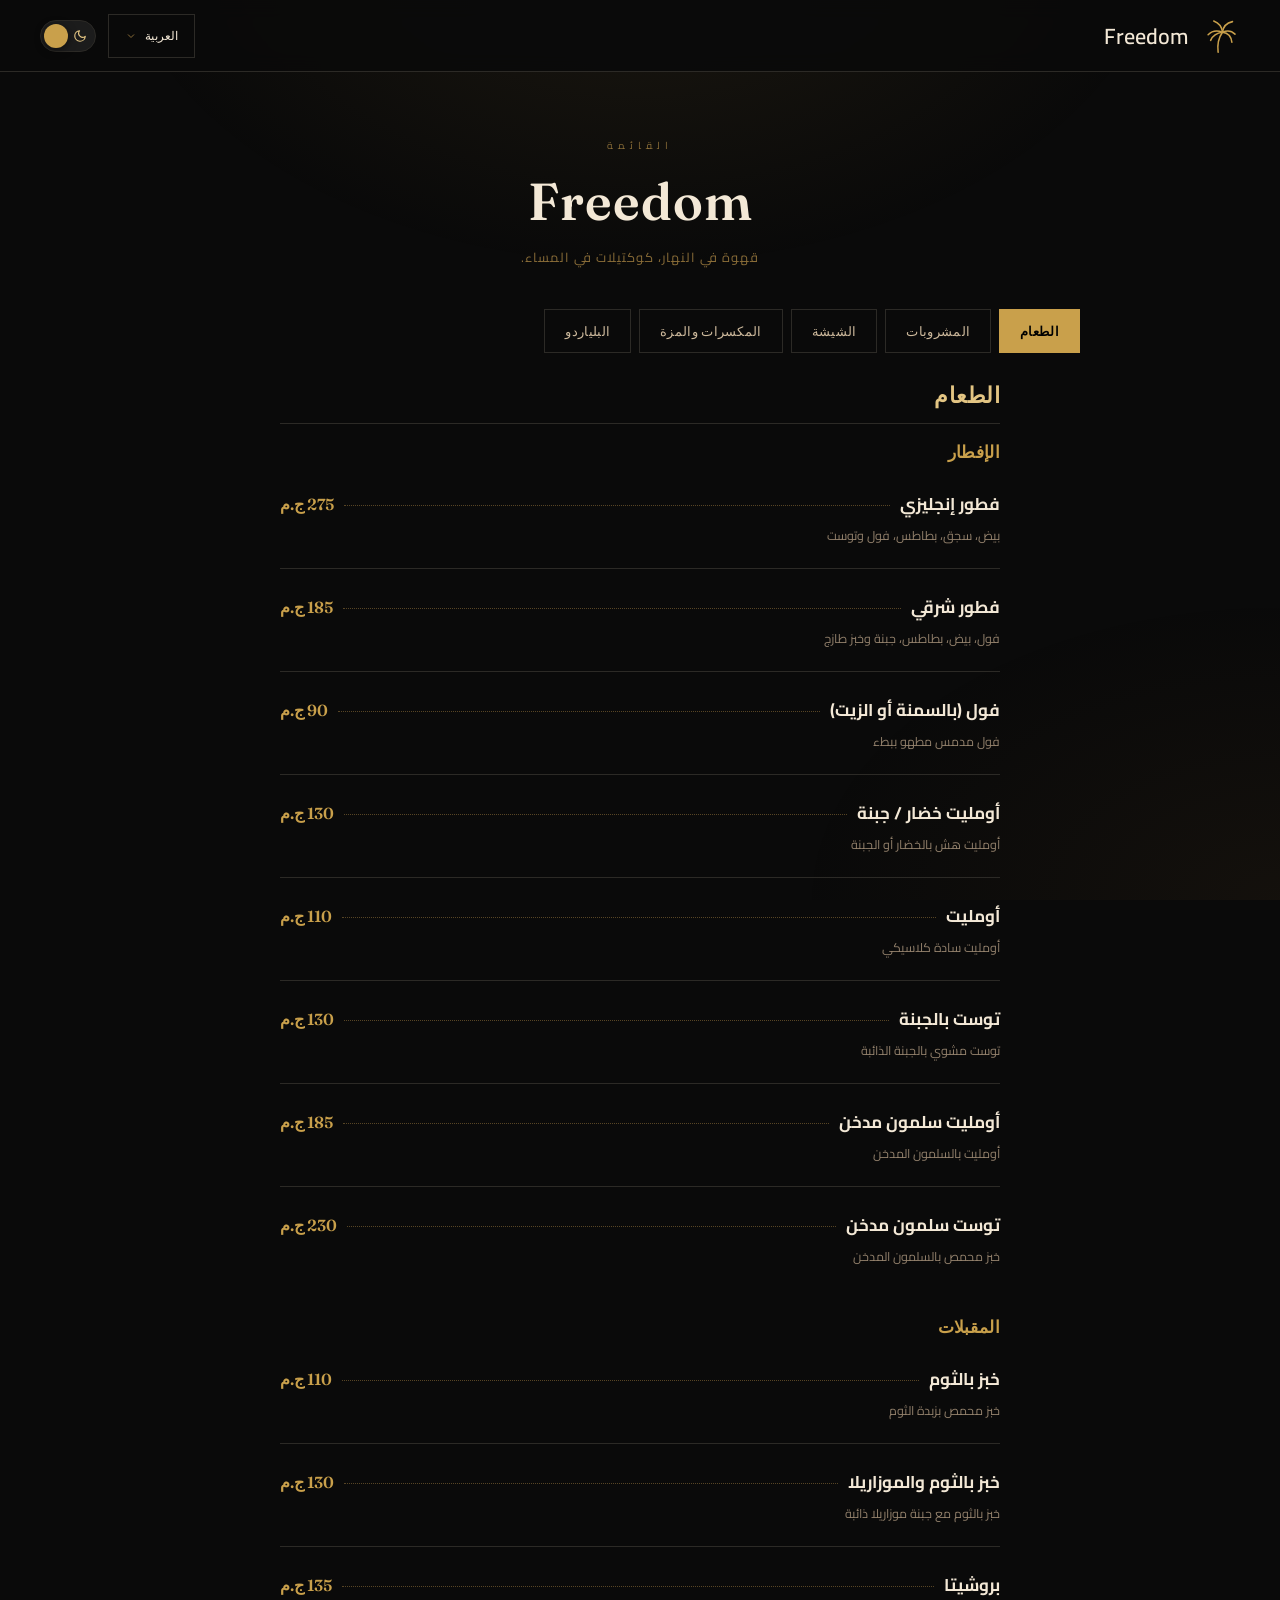
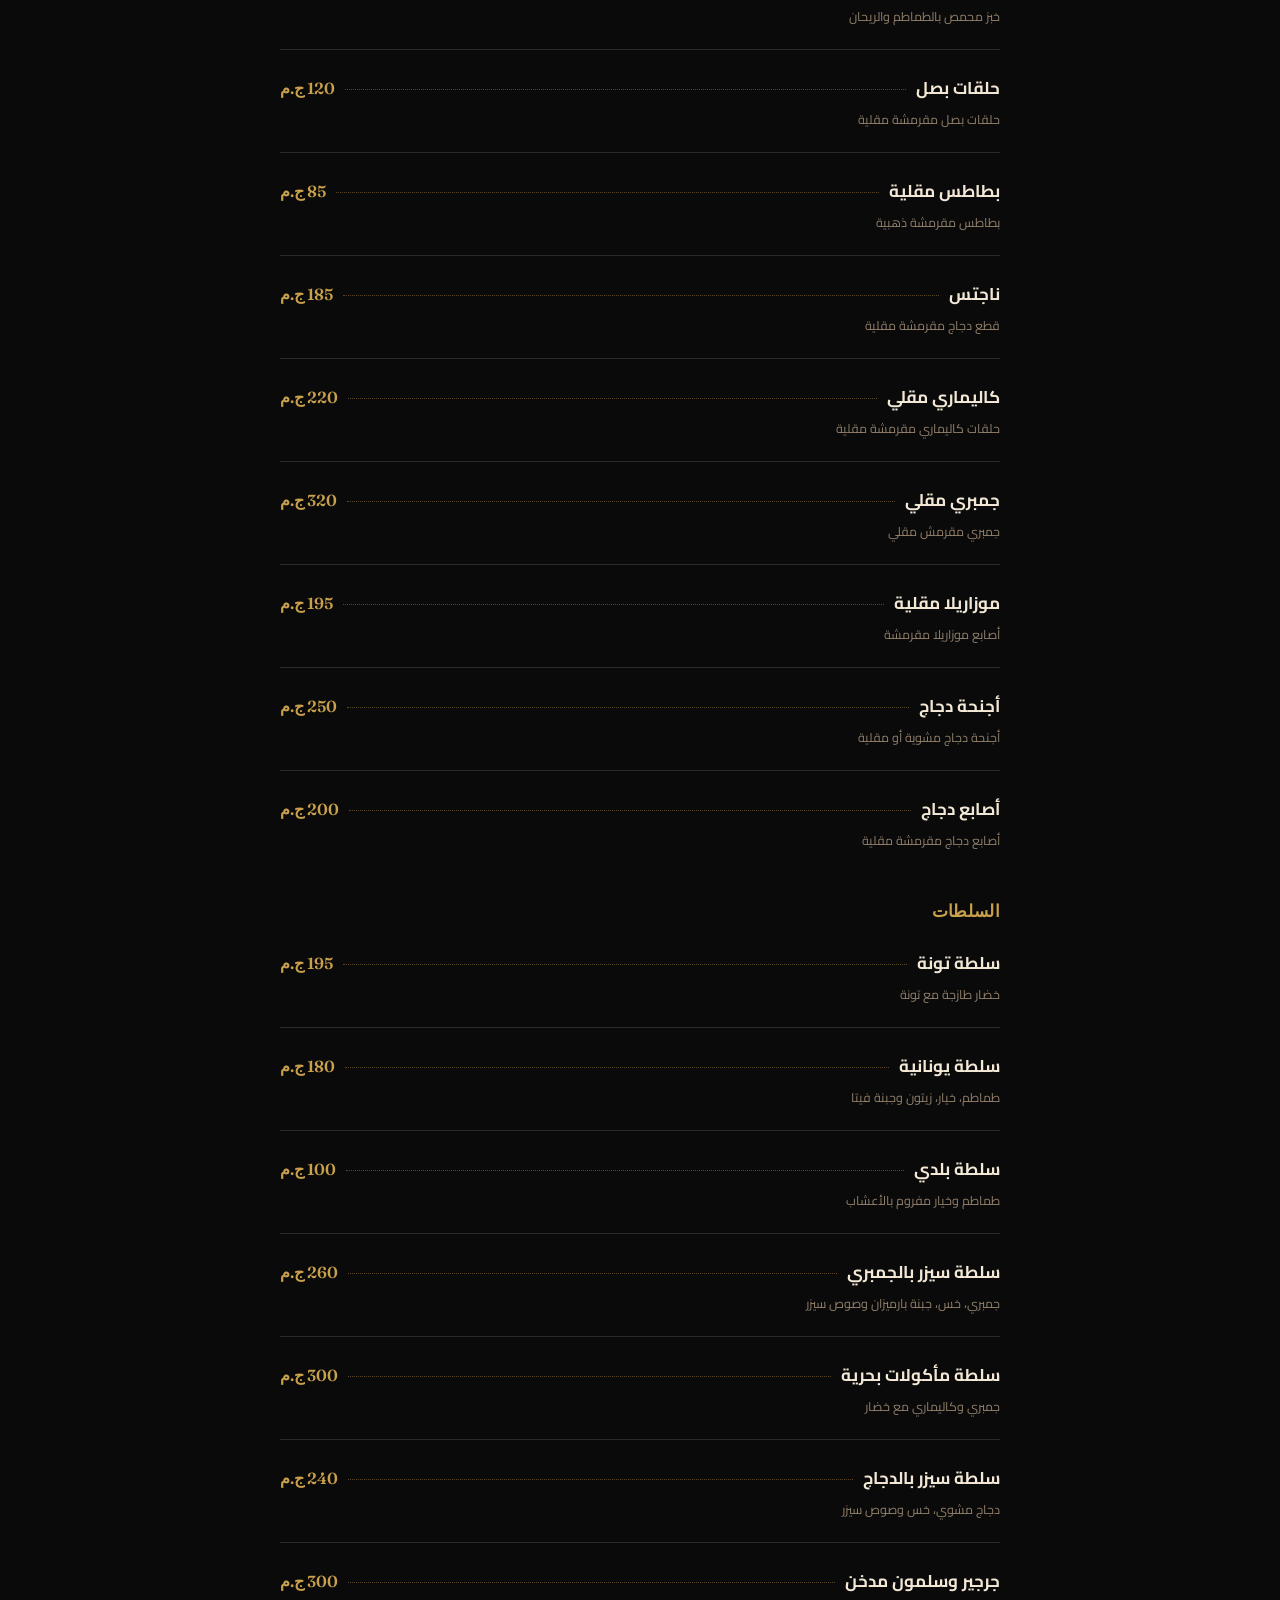
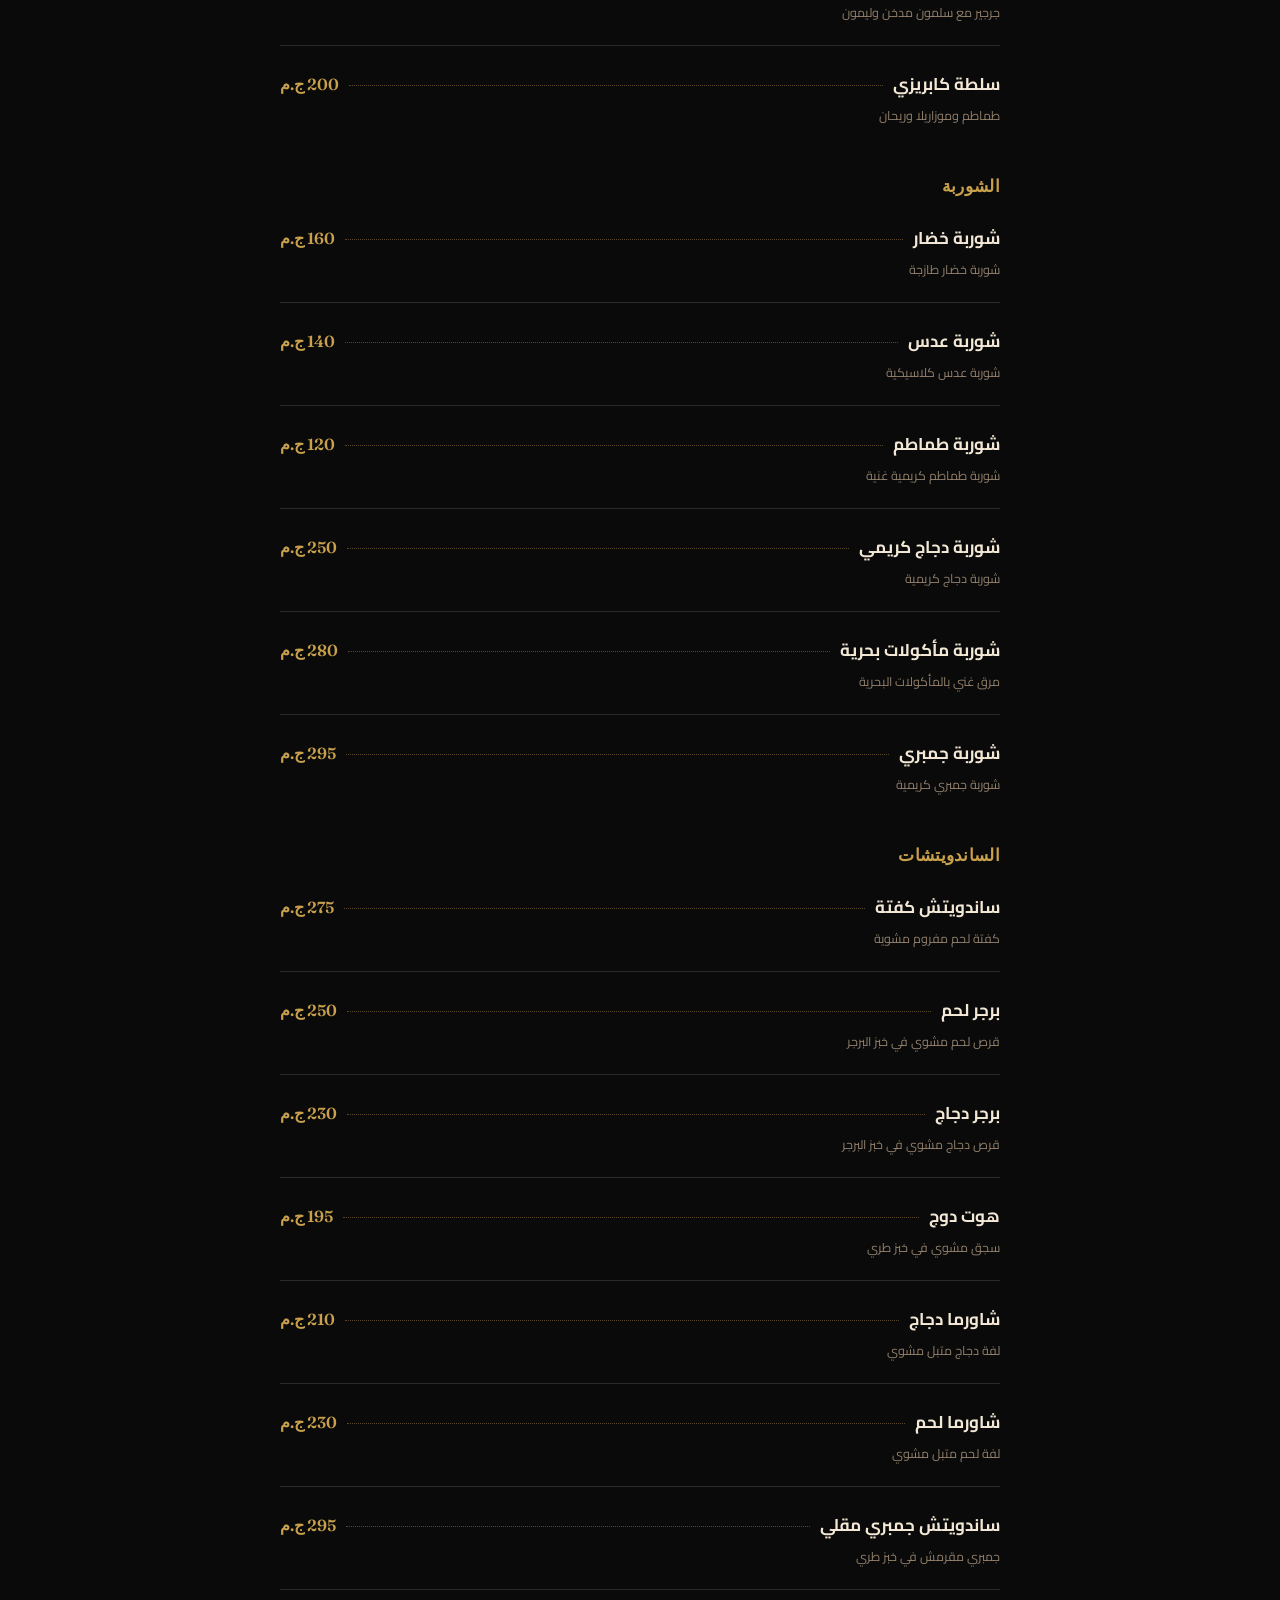
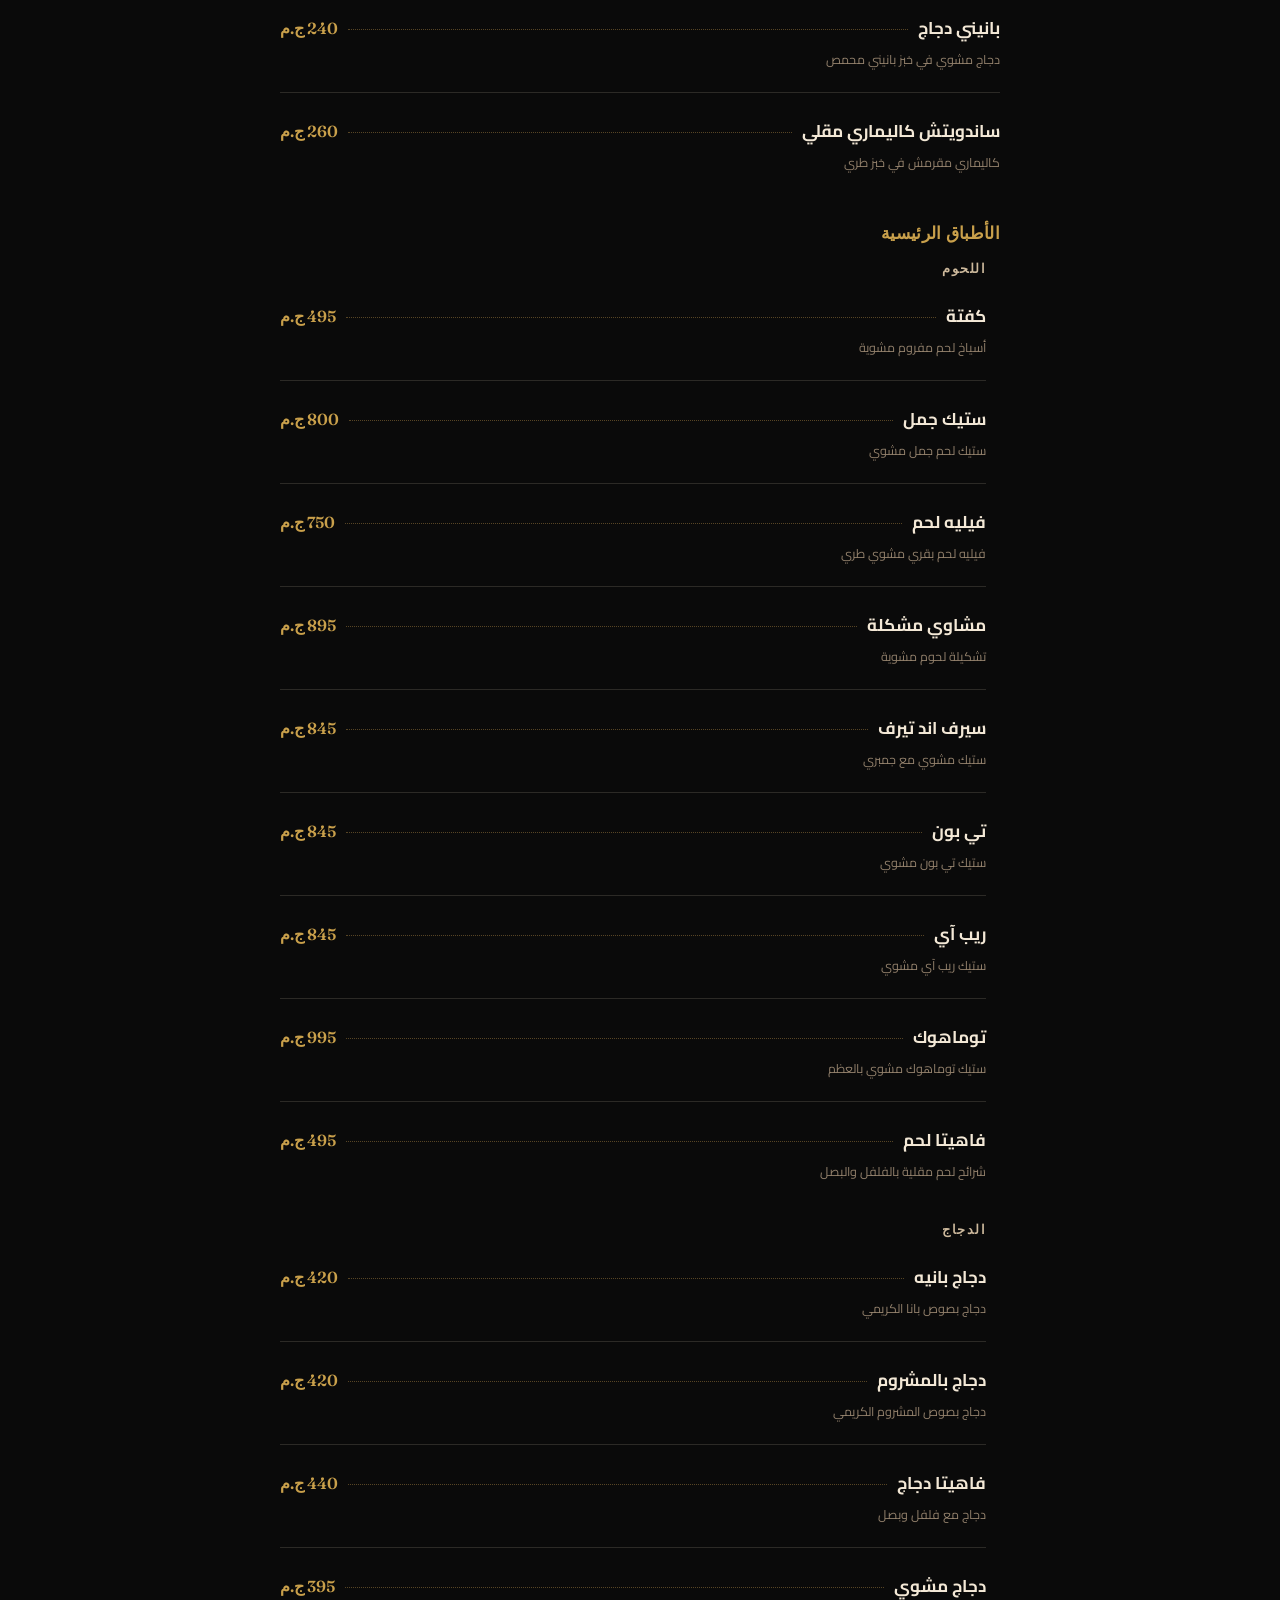
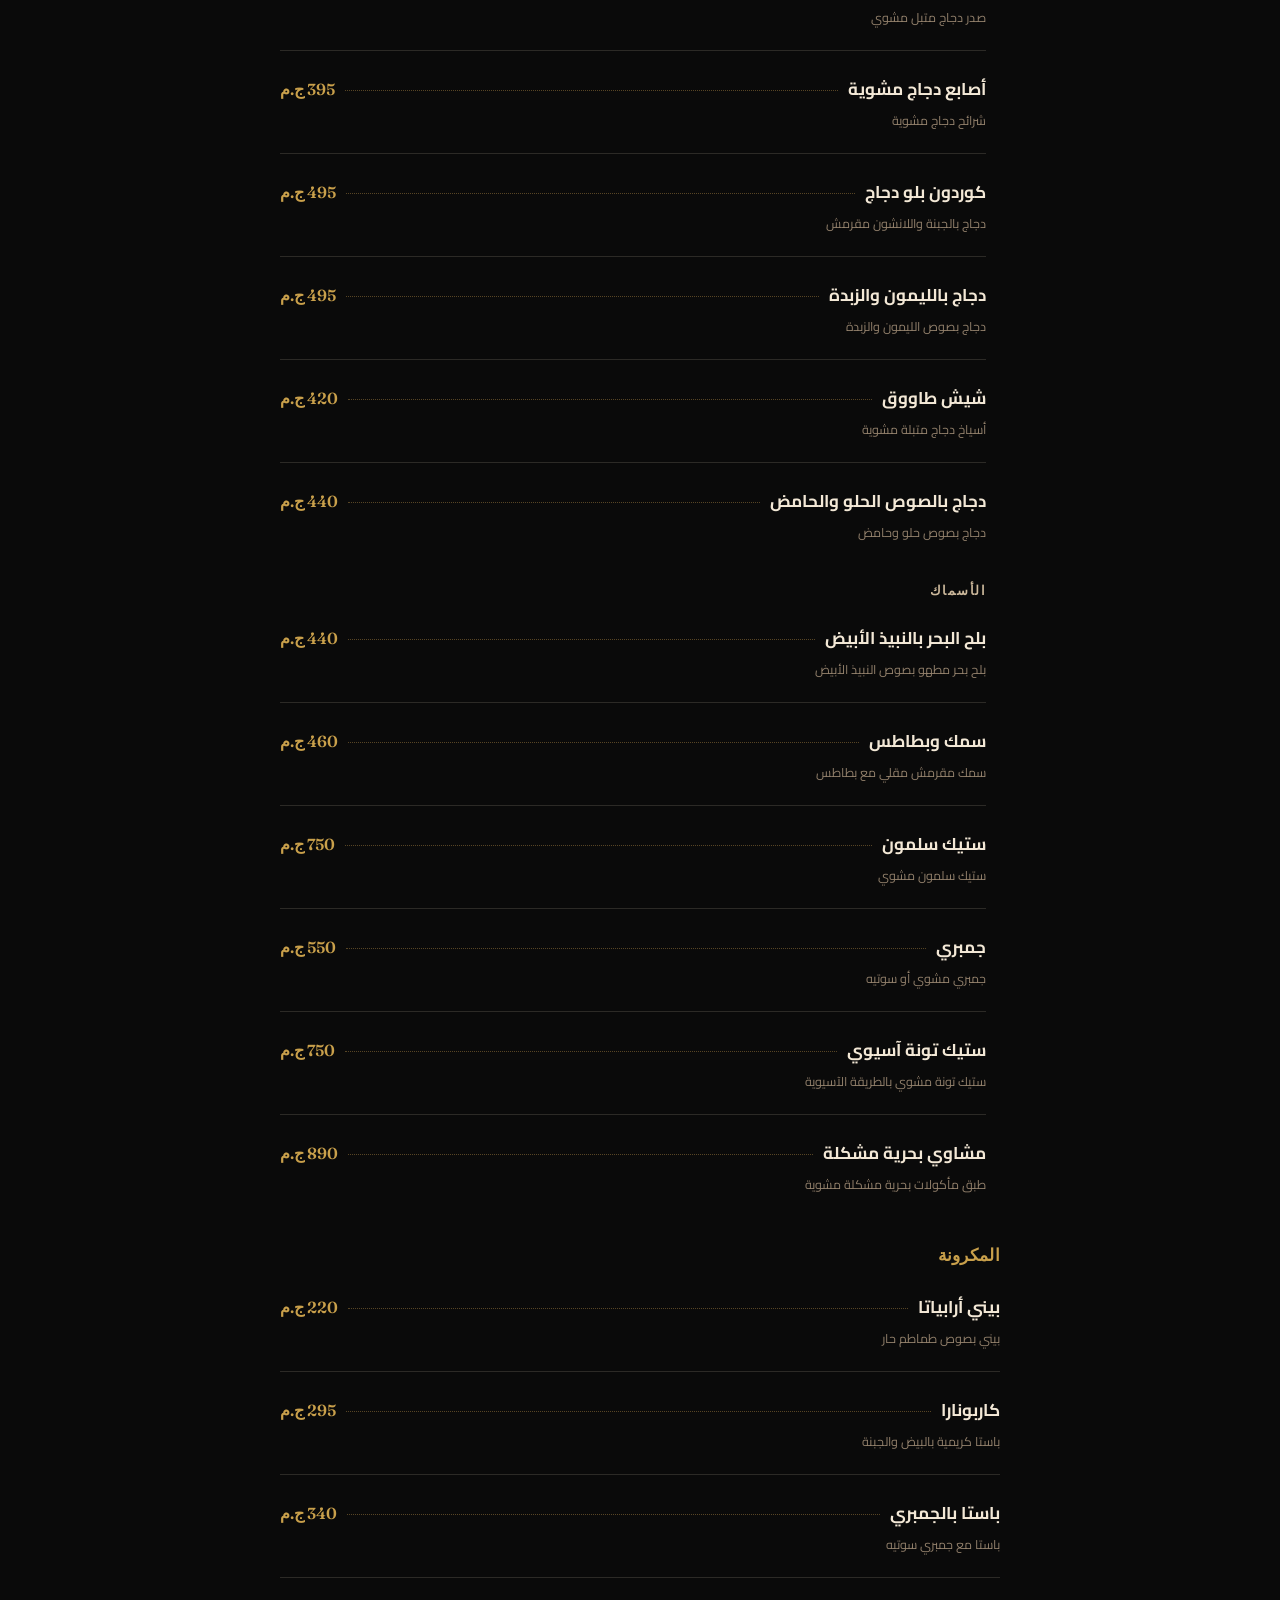
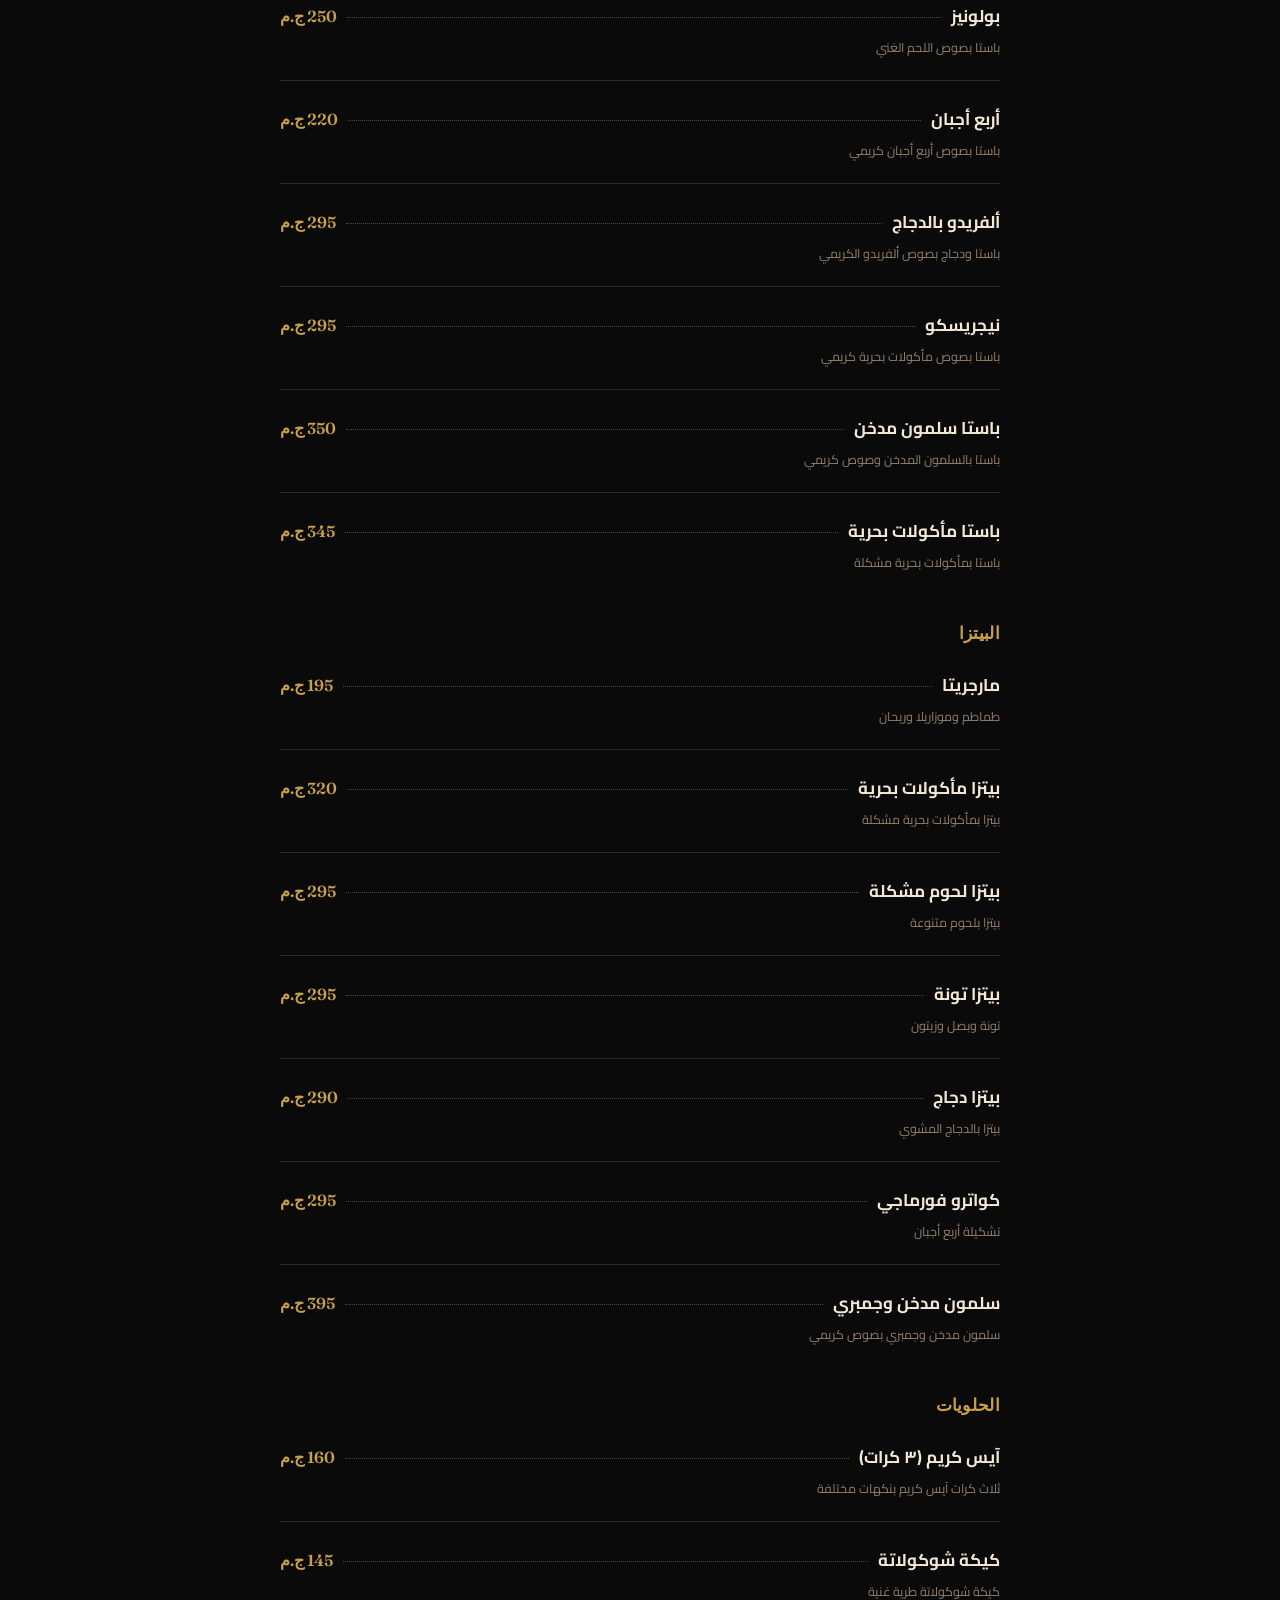
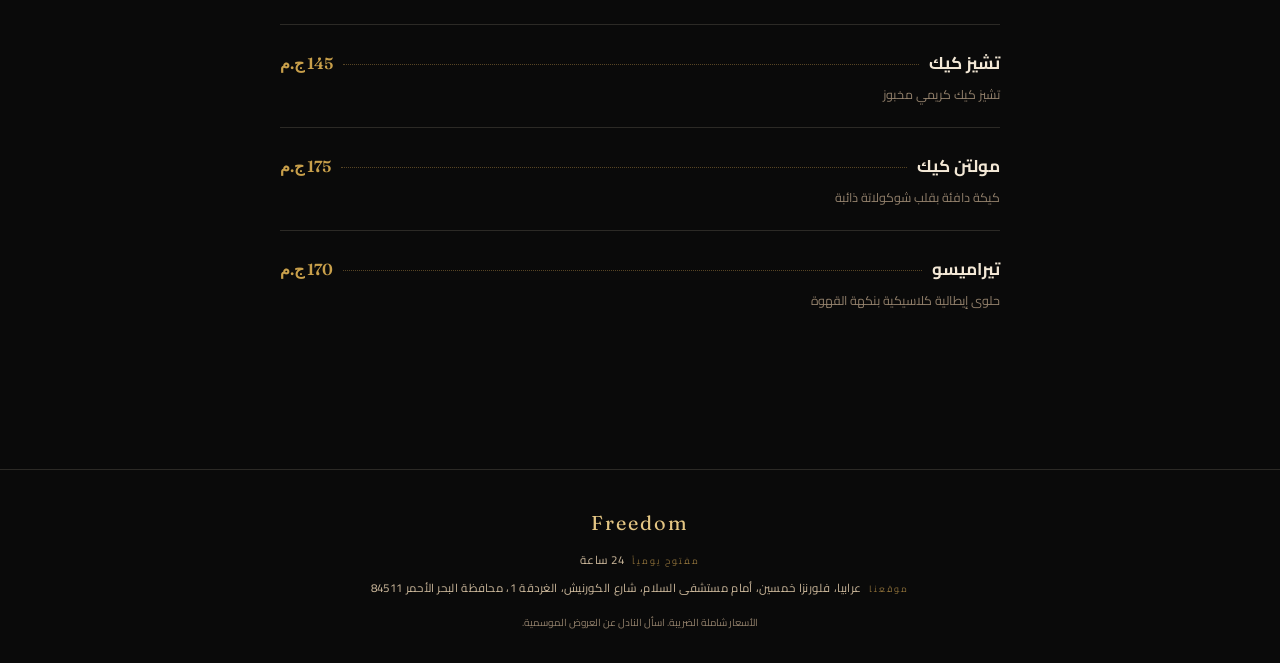
==== menu.html @ add74619 "Add files via upload" ====
<!DOCTYPE html>
<html lang="en" id="htmlRoot">
<head>
<meta charset="UTF-8">
<meta name="viewport" content="width=device-width,initial-scale=1,viewport-fit=cover">
<meta name="theme-color" content="#0a0a0a" id="themeColorMeta">
<title>Freedom — Menu</title>
<link rel="stylesheet" href="style.css">
<script>
  (function () {
    var t = localStorage.getItem('freedom_theme') === 'light' ? 'light' : 'dark';
    document.documentElement.setAttribute('data-theme', t);
    // Arabic is the reference/default language, so set lang/dir before
    // first paint to avoid a flash of LTR layout on load.
    var l = localStorage.getItem('freedom_lang') || 'ar';
    document.documentElement.setAttribute('lang', l);
    document.documentElement.setAttribute('dir', l === 'ar' ? 'rtl' : 'ltr');
  })();
</script>
</head>
<body>

<nav class="site-nav">
  <a class="brand-mark" href="index.html">
    <svg class="brand-icon" viewBox="0 0 64 64" fill="none" xmlns="http://www.w3.org/2000/svg">
      <path d="M29 58c-1.5-12 0.5-23 7-32" stroke="currentColor" stroke-width="2.5" stroke-linecap="round"/>
      <path d="M36 26c-8-3-17-2-23 4" stroke="currentColor" stroke-width="2.5" stroke-linecap="round"/>
      <path d="M36 26c-9 1-16 6-19 13" stroke="currentColor" stroke-width="2.5" stroke-linecap="round"/>
      <path d="M36 26c1-9 7-15 16-17" stroke="currentColor" stroke-width="2.5" stroke-linecap="round"/>
      <path d="M36 26c7-3 15-2 20 3" stroke="currentColor" stroke-width="2.5" stroke-linecap="round"/>
      <path d="M36 26c-1-9-6-15-14-18" stroke="currentColor" stroke-width="2.5" stroke-linecap="round"/>
      <path d="M36 26c8 1 14 7 15 16" stroke="currentColor" stroke-width="2.5" stroke-linecap="round"/>
    </svg>
    <span>
      <span class="brand-word" id="brandWord">Freedom</span>
    </span>
  </a>

  <div class="nav-actions">
    <div class="lang-switch" id="langSwitch">
      <button class="lang-switch-btn" id="langSwitchBtn" type="button">
        <span id="langSwitchLabel">English</span>
        <svg viewBox="0 0 24 24" fill="none" stroke="currentColor" stroke-width="2"><path d="M6 9l6 6 6-6"/></svg>
      </button>
      <div class="lang-switch-menu" id="langSwitchMenu"></div>
    </div>

    <button class="theme-toggle" id="themeToggle" type="button" aria-label="Switch between dark and light theme">
      <span class="theme-toggle-icon icon-sun">
        <svg viewBox="0 0 24 24" fill="none" stroke="currentColor" stroke-width="2" stroke-linecap="round"><circle cx="12" cy="12" r="4"/><path d="M12 2v2M12 20v2M4.9 4.9l1.4 1.4M17.7 17.7l1.4 1.4M2 12h2M20 12h2M4.9 19.1l1.4-1.4M17.7 6.3l1.4-1.4"/></svg>
      </span>
      <span class="theme-toggle-icon icon-moon">
        <svg viewBox="0 0 24 24" fill="none" stroke="currentColor" stroke-width="2" stroke-linecap="round" stroke-linejoin="round"><path d="M21 12.8A9 9 0 1111.2 3 7 7 0 0021 12.8z"/></svg>
      </span>
      <span class="theme-toggle-thumb" id="themeToggleThumb"></span>
    </button>
  </div>
</nav>

<header class="menu-hero">
  <div class="menu-hero-eyebrow" id="menuHeroEyebrow">Menu</div>
  <div class="menu-hero-title" id="menuHeroTitle">Freedom</div>
  <div class="menu-hero-sub" id="menuHeroSub">Roasted daily, served with care.</div>
</header>

<div class="cat-tabs" id="catTabs"></div>

<main class="menu-body" id="menuBody"></main>

<footer class="site-foot">
  <div class="foot-brand" id="footBrand">Freedom</div>
  <div class="foot-row"><span class="label" id="footHoursLabel">Open daily</span><span id="footHoursValue">8:00 – 22:00</span></div>
  <div class="foot-row"><span class="label" id="footAddressLabel">Find us</span><span id="footAddressValue">123 Coffee Street, Giza</span></div>
  <div class="foot-note" id="footNote">Prices include tax. Ask your server about seasonal specials.</div>
</footer>

<script src="i18n.js"></script>
<script>
const LANG_LIST = CafeI18n.LANGS;
const MENU_DATA = CafeI18n.menuData;

let lang = CafeI18n.getLang() || 'ar'; // Arabic is the reference/default language
CafeI18n.applyDocumentDirection(lang);

const brandWord      = document.getElementById('brandWord');
const langSwitch      = document.getElementById('langSwitch');
const langSwitchBtn   = document.getElementById('langSwitchBtn');
const langSwitchLabel = document.getElementById('langSwitchLabel');
const langSwitchMenu  = document.getElementById('langSwitchMenu');
const menuHero        = document.querySelector('.menu-hero');
const siteFoot        = document.querySelector('.site-foot');
const menuHeroEyebrow = document.getElementById('menuHeroEyebrow');
const menuHeroTitle   = document.getElementById('menuHeroTitle');
const menuHeroSub     = document.getElementById('menuHeroSub');
const catTabs         = document.getElementById('catTabs');
const menuBody        = document.getElementById('menuBody');
const footBrand       = document.getElementById('footBrand');
const footHoursLabel  = document.getElementById('footHoursLabel');
const footHoursValue  = document.getElementById('footHoursValue');
const footAddressLabel= document.getElementById('footAddressLabel');
const footAddressValue= document.getElementById('footAddressValue');
const footNote        = document.getElementById('footNote');

let activeCat = null;

function renderLangMenu() {
  langSwitchMenu.innerHTML = LANG_LIST.map(l => `
    <button class="lang-switch-item${l.code === lang ? ' active' : ''}" data-code="${l.code}" type="button">
      <span>${l.label}</span>
    </button>
  `).join('');
  langSwitchMenu.querySelectorAll('.lang-switch-item').forEach(item => {
    item.addEventListener('click', () => {
      setLang(item.dataset.code);
      langSwitch.classList.remove('open');
    });
  });
}

function renderTabs() {
  const cats = MENU_DATA[lang];
  catTabs.innerHTML = cats.map(c => `
    <button class="cat-tab${c.id === activeCat ? ' active' : ''}" data-id="${c.id}" type="button">${c.name}</button>
  `).join('');
  catTabs.querySelectorAll('.cat-tab').forEach(tab => {
    tab.addEventListener('click', () => switchCategory(tab.dataset.id));
  });
}

/* Renders a category's optional one-line hint (only if non-empty for
   this language) right under its name — this is where the
   CATEGORY_HINTS text from i18n.js shows up for guests. */
function renderHint(hint) {
  return hint ? `<p class="menu-hint">${hint}</p>` : '';
}

function renderItems(items, currency) {
  if (!items.length) {
    return `<p class="menu-coming-soon">${CafeI18n.t('menu_coming_soon', lang)}</p>`;
  }
  return items.map(item => `
    <div class="menu-item">
      <div class="menu-item-row">
        <span class="menu-item-name">${item.name}</span>
        <span class="menu-item-leader"></span>
        <span class="menu-item-price">${item.price} ${currency}</span>
      </div>
      <p class="menu-item-desc">${item.desc}</p>
    </div>
  `).join('');
}

/* Renders a category at any depth: level 1 = top-level section (Food,
   Drinks, Shisha Pipes...), level 2 = subcategory (Breakfast, Hot
   Drinks...), level 3 = sub-subcategory (Meat, Chicken, Fish under Main
   Dishes). Only level-1 sections get the scroll-target id used by tabs. */
function renderCategory(cat, level, currency) {
  const headingTag   = level === 1 ? 'h2' : level === 2 ? 'h3' : 'h4';
  const headingClass = level === 1 ? 'menu-section-title' : level === 2 ? 'menu-subsection-title' : 'menu-subsubsection-title';
  const wrapTag       = level === 1 ? 'section' : 'div';
  const wrapClass     = level === 1 ? 'menu-section' : level === 2 ? 'menu-subsection' : 'menu-subsubsection';
  const idAttr        = level === 1 ? ` id="sec-${cat.id}"` : '';
  const body = cat.children
    ? cat.children.map(child => renderCategory(child, level + 1, currency)).join('')
    : renderItems(cat.items || [], currency);
  return `<${wrapTag} class="${wrapClass}"${idAttr}>
      <${headingTag} class="${headingClass}">${cat.name}</${headingTag}>
      ${renderHint(cat.hint)}
      ${body}
    </${wrapTag}>`;
}

function renderMenu() {
  const cats = MENU_DATA[lang];
  const currency = CafeI18n.t('currency', lang);
  const active = cats.find(c => c.id === activeCat) || cats[0];
  menuBody.innerHTML = renderCategory(active, 1, currency);
}

/* Swaps the visible category with a short fade instead of an instant
   cut, then scrolls the panel into view (useful once a category's
   content is taller/shorter than the previous one). */
function switchCategory(id) {
  if (id === activeCat) return;
  activeCat = id;
  renderTabs();
  menuBody.classList.add('is-switching');
  window.setTimeout(() => {
    renderMenu();
    menuBody.classList.remove('is-switching');
    menuBody.scrollIntoView({ behavior:'smooth', block:'start' });
  }, 180);
}

/* Keeps whichever category the guest was looking at when they switch
   language (category ids are language-independent), falling back to
   the first category only the very first time, when nothing is
   selected yet. Runs the whole update through the same short fade
   used for category switching so the language change feels smooth
   instead of an abrupt content jump. */
function setLang(code) {
  const isFirstLoad = activeCat === null;
  const hadCat = activeCat;

  lang = code;
  CafeI18n.saveLang(lang);
  CafeI18n.applyDocumentDirection(lang);

  const cats = MENU_DATA[lang];
  activeCat = (!isFirstLoad && cats.some(c => c.id === hadCat))
    ? hadCat
    : cats[0].id;

  function applyText() {
    brandWord.textContent = CafeI18n.t('brand_name', lang);
    footBrand.textContent = CafeI18n.t('brand_name', lang);
    langSwitchLabel.textContent = LANG_LIST.find(l => l.code === lang).label;
    menuHeroEyebrow.textContent = CafeI18n.t('nav_menu', lang);
    menuHeroTitle.textContent = CafeI18n.t('brand_name', lang);
    menuHeroSub.textContent = CafeI18n.t('menu_hero_sub', lang);
    footHoursLabel.textContent = CafeI18n.t('footer_hours_label', lang);
    footHoursValue.textContent = CafeI18n.t('footer_hours_value', lang);
    footAddressLabel.textContent = CafeI18n.t('footer_address_label', lang);
    footAddressValue.textContent = CafeI18n.t('footer_address_value', lang);
    footNote.textContent = CafeI18n.t('footer_note', lang);

    renderLangMenu();
    renderTabs();
    renderMenu();
  }

  if (isFirstLoad) {
    // No fade needed on initial page load.
    applyText();
    return;
  }

  const fadeEls = [menuHero, catTabs, menuBody, siteFoot];
  fadeEls.forEach(el => el.classList.add('is-switching'));
  window.setTimeout(() => {
    applyText();
    fadeEls.forEach(el => el.classList.remove('is-switching'));
  }, 180);
}

langSwitchBtn.addEventListener('click', () => langSwitch.classList.toggle('open'));
document.addEventListener('click', (e) => {
  if (!langSwitch.contains(e.target)) langSwitch.classList.remove('open');
});

setLang(lang);

/* ── Theme toggle ── */
const themeToggle = document.getElementById('themeToggle');
const themeColorMeta = document.getElementById('themeColorMeta');

function reflectThemeColor(theme) {
  themeColorMeta.setAttribute('content', theme === 'light' ? '#faf6ef' : '#0a0a0a');
}

reflectThemeColor(CafeI18n.getTheme());

themeToggle.addEventListener('click', () => {
  const next = CafeI18n.getTheme() === 'light' ? 'dark' : 'light';
  CafeI18n.saveTheme(next);
  CafeI18n.applyTheme(next);
  reflectThemeColor(next);
});
</script>
</body>
</html>
---- style.css ----
/* ══════════════════════════════════════
   BUNN CAFÉ — Global Stylesheet
   Warm coffeehouse, brown & gold
══════════════════════════════════════ */
@import url('https://fonts.googleapis.com/css2?family=Fraunces:opsz,wght@9..144,400;9..144,500;9..144,600;9..144,700&family=Inter:wght@400;500;600;700&family=Cairo:wght@400;500;600;700;800&display=swap');

:root,
:root[data-theme="dark"] {
  --bg:        #0a0a0a;
  --bg-deep:   #000000;
  --panel:     #141414;
  --panel-2:   #1c1c1c;
  --line-soft: #2c2a26;
  --gold:      #c9a04b;
  --gold-soft: #e3c583;
  --gold-dim:  #8a6d38;
  --cream:     #f3e8d6;
  --cream-dim: #cdb99c;
  --muted:     #93816c;
  --shadow:    rgba(0,0,0,.55);
  --nav-bg:    rgba(10,10,10,.92);
  --nav-h:     72px;
}

/* ══ LIGHT THEME ══
   Only swaps background/surface/text tones — the gold accent family
   stays the same brand color, just tuned a touch darker so it keeps
   enough contrast against light surfaces. */
:root[data-theme="light"] {
  --bg:        #faf6ef;
  --bg-deep:   #f1e9db;
  --panel:     #ffffff;
  --panel-2:   #f6efe3;
  --line-soft: #e4d8c3;
  --gold:      #a97a2e;
  --gold-soft: #8c6221;
  --gold-dim:  #c9a04b;
  --cream:     #2a2016;
  --cream-dim: #5b4d3c;
  --muted:     #8a7860;
  --shadow:    rgba(120,100,70,.18);
  --nav-bg:    rgba(255,255,255,.88);
  --nav-h:     72px;
}

*,*::before,*::after { margin:0; padding:0; box-sizing:border-box; }
html { scroll-behavior:smooth; }
html, body { overflow-x:hidden; width:100%; }

body {
  background: var(--bg);
  color: var(--cream);
  font-family: 'Inter', sans-serif;
  min-height:100vh;
  min-height:100dvh; /* accounts for mobile browser chrome (Safari/Chrome address bars) */
  -webkit-font-smoothing: antialiased;
  -webkit-text-size-adjust: 100%;
  -webkit-tap-highlight-color: transparent;
  transition: background-color .35s ease, color .35s ease;
}

button, a { touch-action: manipulation; }

/* Warm grain / vignette wash on every page */
body::before {
  content:'';
  position:fixed; inset:0; z-index:0; pointer-events:none;
  background:
    radial-gradient(ellipse 900px 600px at 50% -10%, rgba(201,160,75,.10), transparent 60%),
    radial-gradient(ellipse 800px 500px at 100% 100%, rgba(139,95,42,.08), transparent 60%);
  transition: opacity .35s ease;
}
:root[data-theme="light"] body::before { opacity:.5; }

/* ══ ARABIC / RTL ══ */
body.lang-ar { font-family:'Cairo', sans-serif; }
body.lang-ar .display,
body.lang-ar .lang-btn-label,
body.lang-ar .brand-word { font-family:'Cairo', sans-serif; letter-spacing:0; }

::-webkit-scrollbar { width:6px; }
::-webkit-scrollbar-track { background:var(--bg-deep); }
::-webkit-scrollbar-thumb { background:var(--gold-dim); }

a { color:inherit; }

/* ══ SHARED BRAND MARK ══ */
.brand-mark { display:flex; align-items:center; gap:12px; text-decoration:none; }
.brand-icon {
  width:40px; height:40px; flex-shrink:0;
  color:var(--gold);
}
.brand-word {
  font-family:'Fraunces', serif; font-weight:600;
  font-size:22px; letter-spacing:2px; color:var(--cream);
}
.brand-sub { font-size:9px; letter-spacing:3px; text-transform:uppercase; color:var(--gold-dim); margin-top:-2px; }

/* ══════════════════════════════════════
   INTRO / LANGUAGE SELECT PAGE
══════════════════════════════════════ */
.intro-wrap {
  position:relative; z-index:1;
  min-height:100vh; min-height:100dvh;
  display:flex; flex-direction:column;
  align-items:center; justify-content:center;
  text-align:center;
  padding:calc(48px + env(safe-area-inset-top)) 24px calc(48px + env(safe-area-inset-bottom));
}

.intro-icon {
  width:76px; height:76px; margin:0 auto 22px;
  color:var(--gold);
  animation:float 6s ease-in-out infinite;
}
@keyframes float { 0%,100%{transform:translateY(0)} 50%{transform:translateY(-8px)} }

.intro-eyebrow {
  font-size:10px; letter-spacing:5px; text-transform:uppercase;
  color:var(--gold-dim); margin-bottom:16px;
}
.intro-title {
  font-family:'Fraunces', serif; font-weight:600;
  font-size:clamp(40px,9vw,68px); color:var(--cream);
  letter-spacing:2px; line-height:1;
  margin-bottom:10px;
}
.intro-tagline {
  font-size:12px; letter-spacing:4px; text-transform:uppercase;
  color:var(--gold); margin-bottom:46px;
}

.intro-prompt {
  font-family:'Fraunces', serif; font-weight:500;
  font-size:19px; color:var(--cream); margin-bottom:8px;
}
.intro-sub {
  font-size:12.5px; color:var(--muted); margin-bottom:30px;
}

.lang-grid {
  display:grid; grid-template-columns:repeat(auto-fit,minmax(150px,1fr));
  gap:12px; width:100%; max-width:640px;
}
.lang-btn {
  background:var(--panel); border:1px solid var(--line-soft);
  color:var(--cream); padding:20px 14px;
  font-family:'Inter',sans-serif; font-size:15px; font-weight:500;
  letter-spacing:.3px; cursor:pointer; transition:all .25s ease;
  display:flex; align-items:center; justify-content:center;
}
.lang-btn:hover, .lang-btn:focus-visible {
  border-color:var(--gold); background:var(--panel-2);
  color:var(--gold-soft); transform:translateY(-2px);
  box-shadow:0 10px 24px var(--shadow);
  outline:none;
}

.intro-foot {
  margin-top:44px; font-size:9px; letter-spacing:3px; text-transform:uppercase;
  color:var(--muted);
}

@media (max-width:480px) {
  .lang-grid { grid-template-columns:repeat(2,1fr); }
  .intro-icon { width:60px; height:60px; }
}
@media (max-width:360px) {
  .intro-wrap { padding-left:16px; padding-right:16px; }
  .lang-btn { padding:16px 10px; font-size:14px; }
  .intro-title { letter-spacing:1px; }
}
@media (max-height:700px) and (orientation:landscape) {
  .intro-wrap { padding-top:24px; padding-bottom:24px; justify-content:flex-start; }
  .intro-icon { width:44px; height:44px; margin-bottom:12px; animation:none; }
  .intro-eyebrow { margin-bottom:8px; }
  .intro-title { font-size:clamp(28px,7vw,44px); margin-bottom:6px; }
  .intro-tagline { margin-bottom:22px; }
  .intro-sub { margin-bottom:18px; }
}

/* ══════════════════════════════════════
   THEME TOGGLE (dark / light)
══════════════════════════════════════ */
.theme-toggle {
  position: relative;
  display: inline-flex;
  align-items: center;
  width: 56px;
  height: 32px;
  flex-shrink: 0;
  padding: 0;
  border: 1px solid var(--line-soft);
  border-radius: 999px;
  background: var(--panel-2);
  cursor: pointer;
  transition: background-color .3s ease, border-color .3s ease;
}
.theme-toggle:hover { border-color: var(--gold-dim); }
.theme-toggle:focus-visible { outline: 2px solid var(--gold); outline-offset: 2px; }

.theme-toggle-icon {
  position: absolute;
  top: 50%; transform: translateY(-50%);
  width: 14px; height: 14px;
  display: flex; align-items: center; justify-content: center;
  color: var(--muted);
  transition: color .3s ease;
}
.theme-toggle-icon svg { width: 100%; height: 100%; }
.theme-toggle-icon.icon-sun  { left: 8px; }
.theme-toggle-icon.icon-moon { right: 8px; }
:root[data-theme="dark"]  .theme-toggle-icon.icon-moon { color: var(--gold-soft); }
:root[data-theme="light"] .theme-toggle-icon.icon-sun  { color: var(--gold); }

.theme-toggle-thumb {
  position: absolute;
  top: 3px; left: 3px;
  width: 24px; height: 24px;
  border-radius: 50%;
  background: var(--gold);
  box-shadow: 0 2px 8px var(--shadow);
  display: flex; align-items: center; justify-content: center;
  color: var(--bg-deep);
  transition: transform .32s cubic-bezier(.65,0,.35,1), background-color .3s ease;
}
.theme-toggle-thumb svg { width: 13px; height: 13px; }
:root[data-theme="light"] .theme-toggle-thumb { transform: translateX(24px); }

/* Standalone placement on the intro/language page (no nav bar there) */
.theme-toggle-standalone {
  position: fixed;
  top: calc(18px + env(safe-area-inset-top));
  right: calc(18px + env(safe-area-inset-right));
  z-index: 50;
}

/* ══════════════════════════════════════
   NAV (menu.html)
══════════════════════════════════════ */
nav.site-nav {
  position:sticky; top:0; z-index:100;
  min-height:var(--nav-h);
  padding-top:env(safe-area-inset-top);
  background:var(--nav-bg); backdrop-filter:blur(10px);
  border-bottom:1px solid var(--line-soft);
  display:flex; align-items:center; justify-content:space-between;
  padding-inline:clamp(16px,4vw,40px);
}

.nav-actions { display:flex; align-items:center; gap:12px; }

/* Language switcher */
.lang-switch { position:relative; }
.lang-switch-btn {
  display:inline-flex; align-items:center; gap:8px;
  background:transparent; border:1px solid var(--line-soft);
  color:var(--cream); padding:12px 16px; min-height:44px;
  font-family:'Inter',sans-serif; font-size:12px; font-weight:500;
  cursor:pointer; transition:all .25s;
}
.lang-switch-btn:hover { border-color:var(--gold); color:var(--gold-soft); }
.lang-switch-btn svg { width:12px; height:12px; color:var(--gold-dim); transition:transform .2s; flex-shrink:0; }
.lang-switch.open .lang-switch-btn svg { transform:rotate(180deg); }

.lang-switch-menu {
  position:absolute; top:calc(100% + 8px); inset-inline-end:0;
  min-width:170px; max-width:calc(100vw - 32px);
  max-height:min(360px, calc(100vh - var(--nav-h) - 24px));
  overflow-y:auto;
  background:var(--panel); border:1px solid var(--line-soft);
  box-shadow:0 16px 40px var(--shadow);
  display:none; flex-direction:column; padding:6px;
  z-index:200;
}
.lang-switch.open .lang-switch-menu { display:flex; }
.lang-switch-item {
  display:flex; align-items:baseline; gap:10px;
  background:none; border:none; text-align:start;
  color:var(--cream-dim); padding:12px; min-height:44px;
  font-family:'Inter',sans-serif; font-size:13px; cursor:pointer;
  transition:background .2s, color .2s;
}
.lang-switch-item:hover { background:var(--panel-2); color:var(--gold-soft); }
.lang-switch-item.active { color:var(--gold); }

/* ══════════════════════════════════════
   MENU PAGE
══════════════════════════════════════ */
.menu-hero {
  position:relative; z-index:1;
  text-align:center; padding:64px 24px 40px;
  transition:opacity .18s ease;
}
.menu-hero.is-switching { opacity:0; }
.menu-hero-eyebrow {
  font-size:10px; letter-spacing:5px; text-transform:uppercase;
  color:var(--gold-dim); margin-bottom:14px;
}
.menu-hero-title {
  font-family:'Fraunces', serif; font-weight:600;
  font-size:clamp(32px,6vw,52px); color:var(--cream);
  letter-spacing:1px; margin-bottom:12px;
}
.menu-hero-sub { font-size:13px; color:var(--gold-dim); letter-spacing:1px; }

/* Category tabs */
.cat-tabs {
  position:relative; z-index:1;
  display:flex; gap:8px; overflow-x:auto;
  -webkit-overflow-scrolling:touch;
  padding:0 20px 28px; max-width:920px; margin:0 auto;
  scrollbar-width:none;
  transition:opacity .18s ease;
}
.cat-tabs::-webkit-scrollbar { display:none; }
.cat-tabs.is-switching { opacity:0; }
.cat-tab {
  flex:0 0 auto;
  background:transparent; border:1px solid var(--line-soft);
  color:var(--cream-dim); padding:12px 20px; min-height:44px;
  font-family:'Inter',sans-serif; font-size:12.5px; font-weight:500;
  letter-spacing:.3px; white-space:nowrap;
  cursor:pointer; transition:all .25s;
}
.cat-tab:hover { border-color:var(--gold-dim); color:var(--cream); }
.cat-tab.active { background:var(--gold); border-color:var(--gold); color:var(--bg-deep); font-weight:600; }

/* Menu sections */
.menu-body { position:relative; z-index:1; max-width:760px; margin:0 auto; padding:0 20px 80px; transition:opacity .18s ease; }
.menu-body.is-switching { opacity:0; }
.menu-section { margin-bottom:56px; }
.menu-section-title {
  font-family:'Fraunces', serif; font-weight:600;
  font-size:22px; color:var(--gold-soft);
  letter-spacing:.5px; margin-bottom:4px;
  padding-bottom:14px; border-bottom:1px solid var(--line-soft);
}

/* Optional one-line explainer under a category's name (CATEGORY_HINTS
   in i18n.js) — e.g. clarifying what "Mazza" or "Shoots" means for a
   foreign guest. Only renders when hint text is set for that language. */
.menu-hint {
  font-size:12px; color:var(--muted); font-style:italic;
  line-height:1.5; margin:-2px 0 14px; max-width:56ch;
}

/* Subcategories (e.g. Breakfast, Hot Drinks) nested under a main section */
.menu-subsection { margin-top:28px; }
.menu-subsection:first-of-type { margin-top:18px; }
.menu-subsection-title {
  font-family:'Fraunces', serif; font-weight:600;
  font-size:16.5px; color:var(--gold);
  letter-spacing:.3px; margin-bottom:4px;
}

/* Sub-subcategories (e.g. Meat / Chicken / Fish under Main Dishes) */
.menu-subsubsection { margin-top:18px; margin-inline-start:14px; }
.menu-subsubsection-title {
  font-family:'Inter', sans-serif; font-weight:600;
  font-size:12.5px; text-transform:uppercase; letter-spacing:1.5px;
  color:var(--cream-dim); margin-bottom:2px;
}

/* Placeholder shown for any category with no items filled in yet */
.menu-coming-soon {
  font-size:12.5px; font-style:italic; color:var(--muted);
  padding:14px 0 6px;
}

.menu-item {
  display:flex; flex-direction:column;
  padding:22px 0; border-bottom:1px solid var(--line-soft);
}
.menu-item:last-child { border-bottom:none; }
.menu-item-row {
  display:flex; align-items:baseline; gap:10px;
}
.menu-item-name {
  font-family:'Fraunces', serif; font-weight:600;
  font-size:17px; color:var(--cream); white-space:nowrap;
}
body.lang-ar .menu-item-name { font-family:'Cairo', sans-serif; font-weight:700; }
.menu-item-leader {
  flex:1; border-bottom:1px dotted var(--gold-dim);
  transform:translateY(-4px); opacity:.6;
}
.menu-item-price {
  font-family:'Fraunces', serif; font-weight:600;
  font-size:16px; color:var(--gold); white-space:nowrap;
}
.menu-item-desc {
  font-size:12.5px; color:var(--muted); line-height:1.6;
  margin-top:6px; max-width:56ch;
}

/* ══ FOOTER ══ */
footer.site-foot {
  position:relative; z-index:1;
  border-top:1px solid var(--line-soft);
  padding:40px 24px calc(32px + env(safe-area-inset-bottom));
  text-align:center;
  transition:opacity .18s ease;
}
footer.site-foot.is-switching { opacity:0; }
.foot-brand { font-family:'Fraunces', serif; font-size:20px; color:var(--gold-soft); letter-spacing:2px; margin-bottom:14px; }
.foot-row { font-size:11.5px; color:var(--cream-dim); letter-spacing:.3px; margin-bottom:6px; }
.foot-row .label { color:var(--gold-dim); text-transform:uppercase; font-size:9px; letter-spacing:2px; margin-inline-end:8px; }
.foot-note { font-size:10px; color:var(--muted); margin-top:16px; max-width:44ch; margin-inline:auto; line-height:1.6; }

/* ══ RESPONSIVE ══ */
@media (max-width:480px) {
  nav.site-nav { padding-inline:14px; }
  .brand-word { font-size:18px; }
  .menu-item-name { font-size:15.5px; }
  .menu-hero { padding:44px 20px 32px; }
  .cat-tabs { padding:0 14px 24px; }
  .menu-body { padding:0 14px 60px; }
}
@media (max-width:380px) {
  .menu-item-row { flex-wrap:wrap; row-gap:4px; }
  .menu-item-name { white-space:normal; }
  .menu-item-leader { display:none; }
  .menu-item-price { margin-inline-start:auto; }
}

/* ══ ACCESSIBILITY ══ */
@media (prefers-reduced-motion: reduce) {
  .intro-icon { animation:none; }
  * { transition-duration:.01ms !important; animation-duration:.01ms !important; }
}
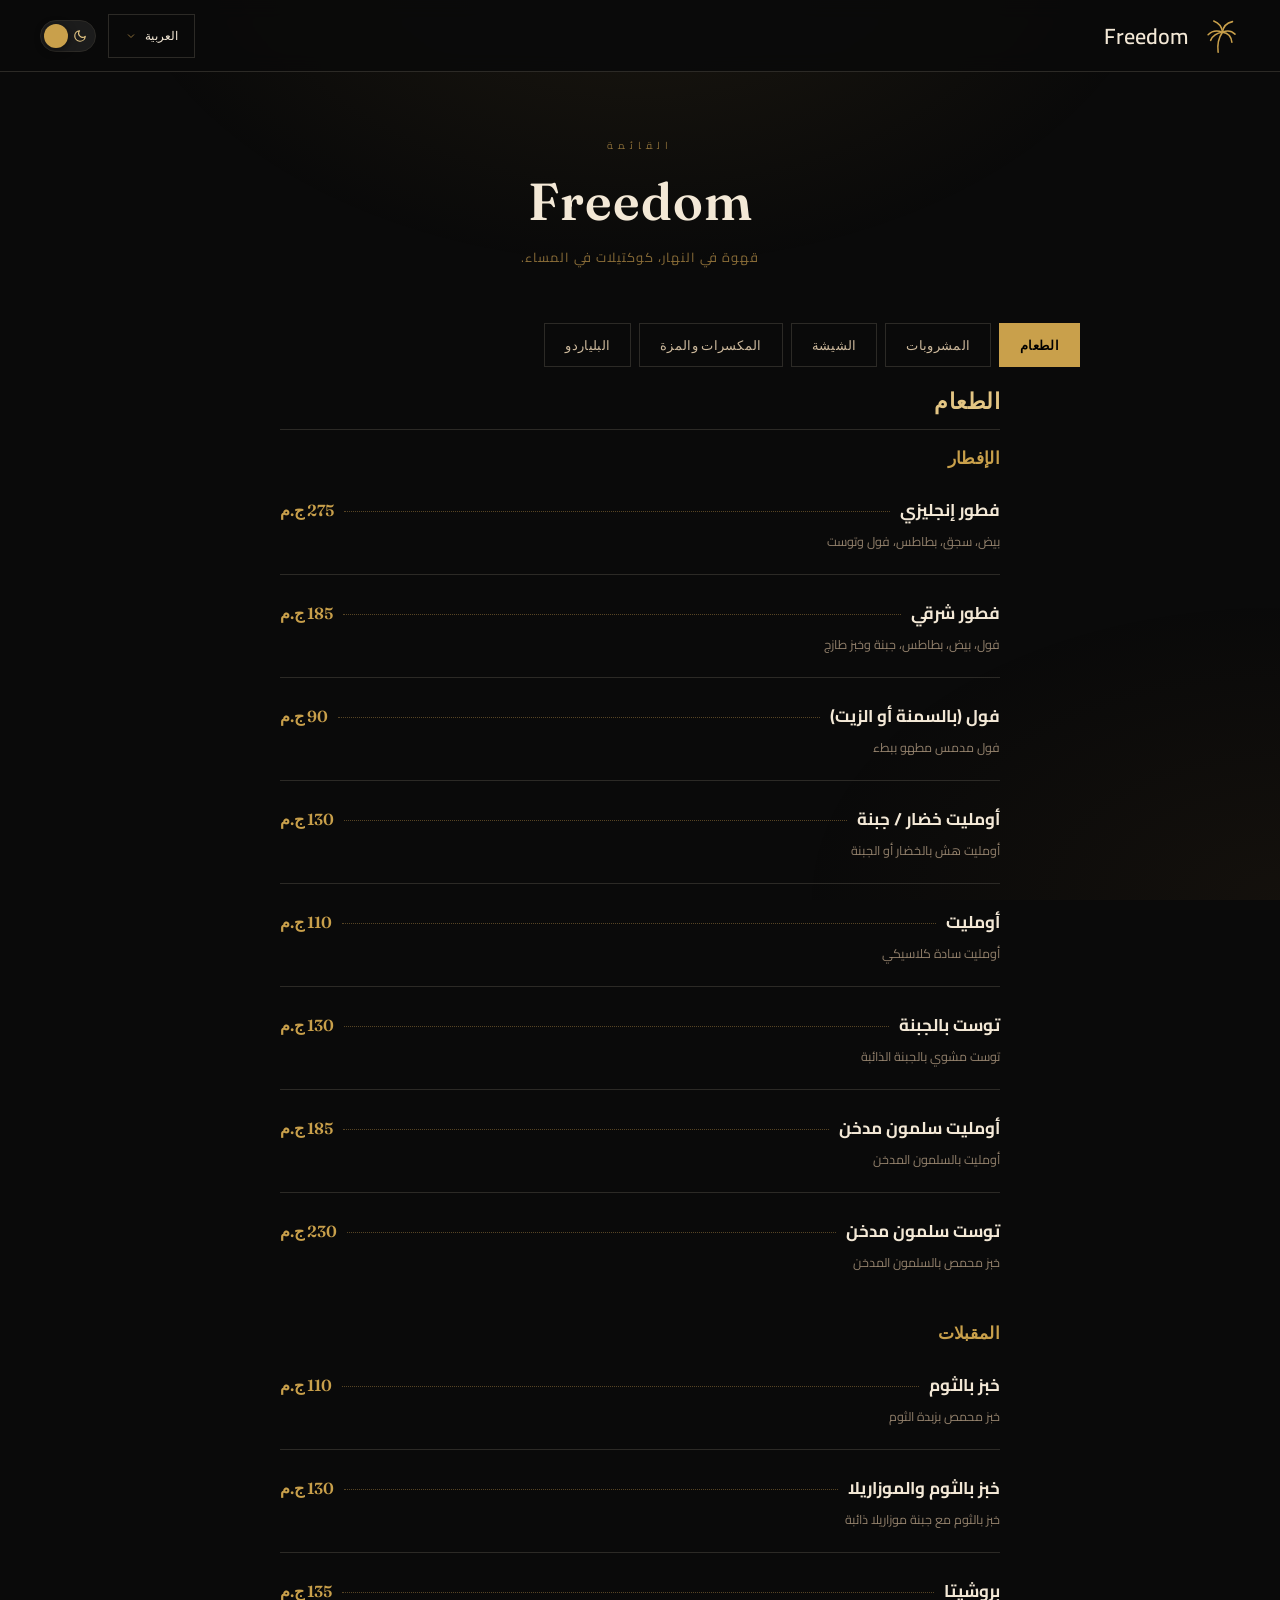
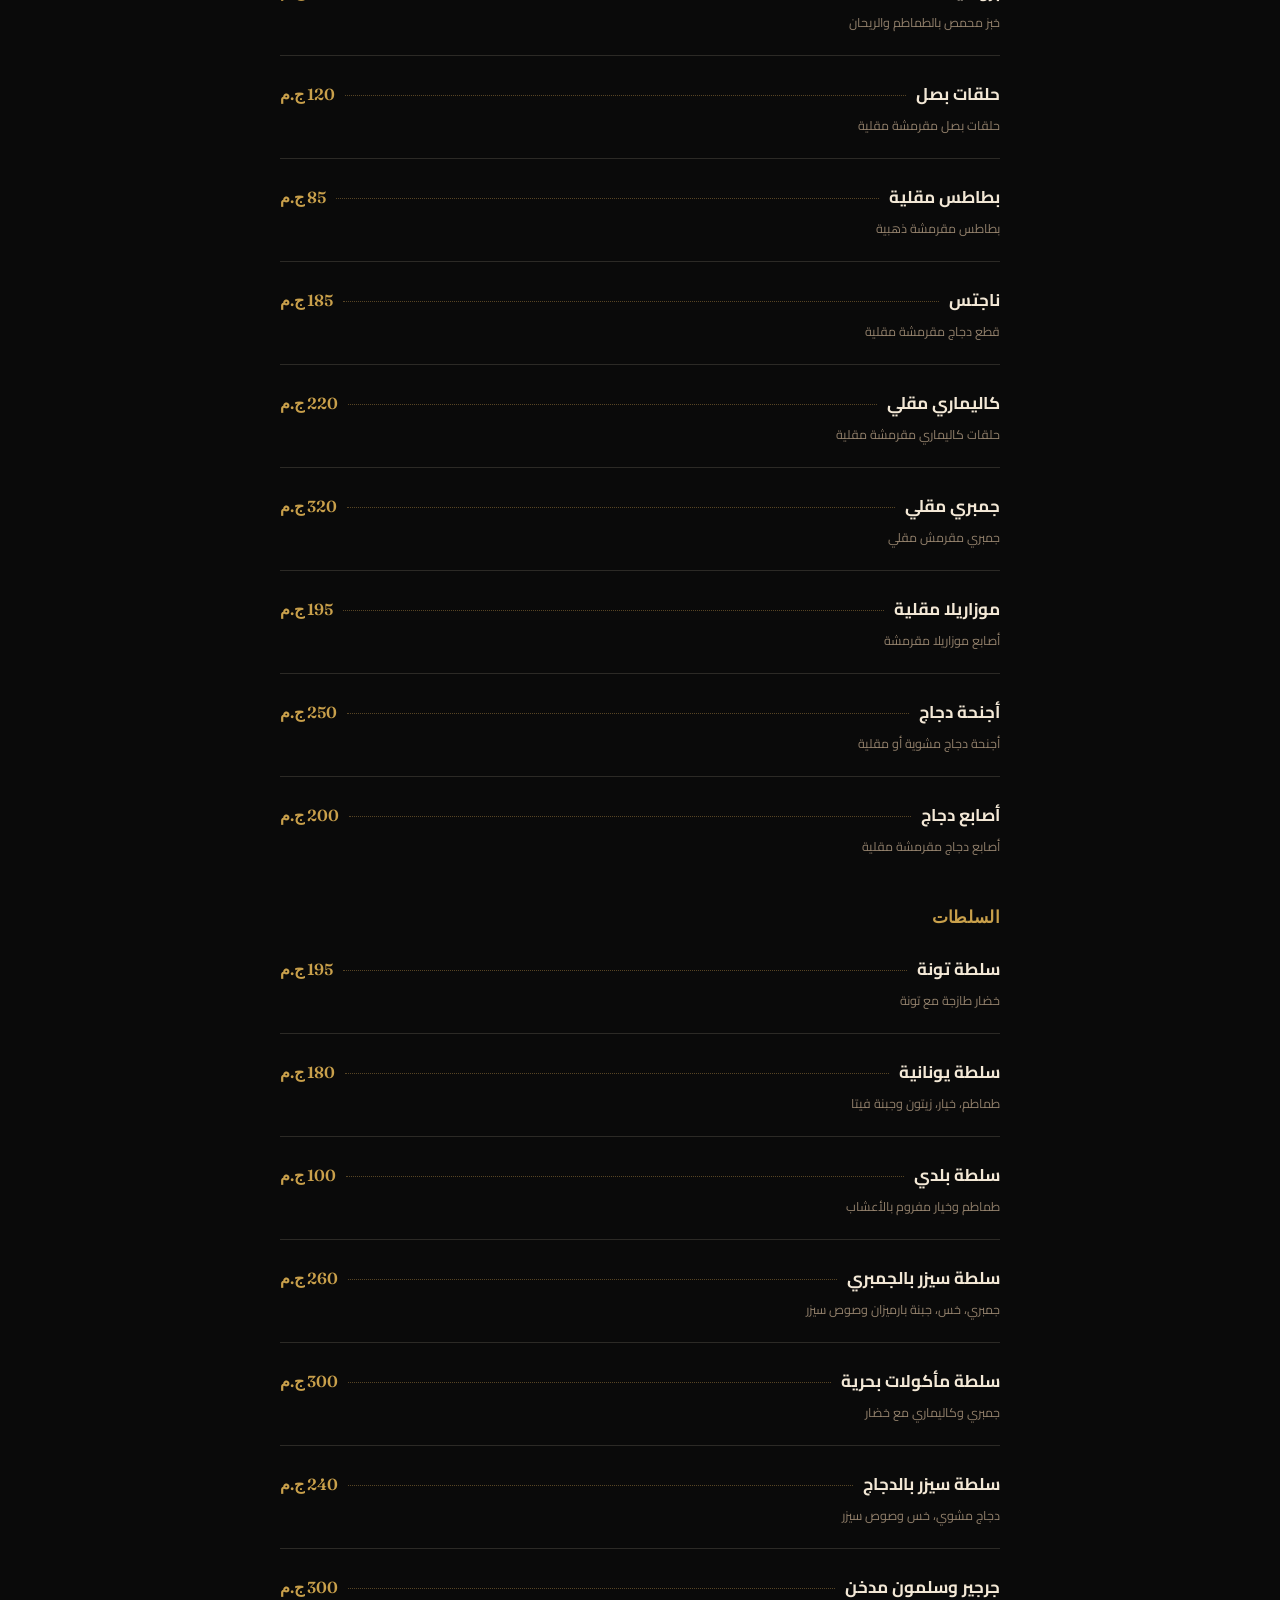
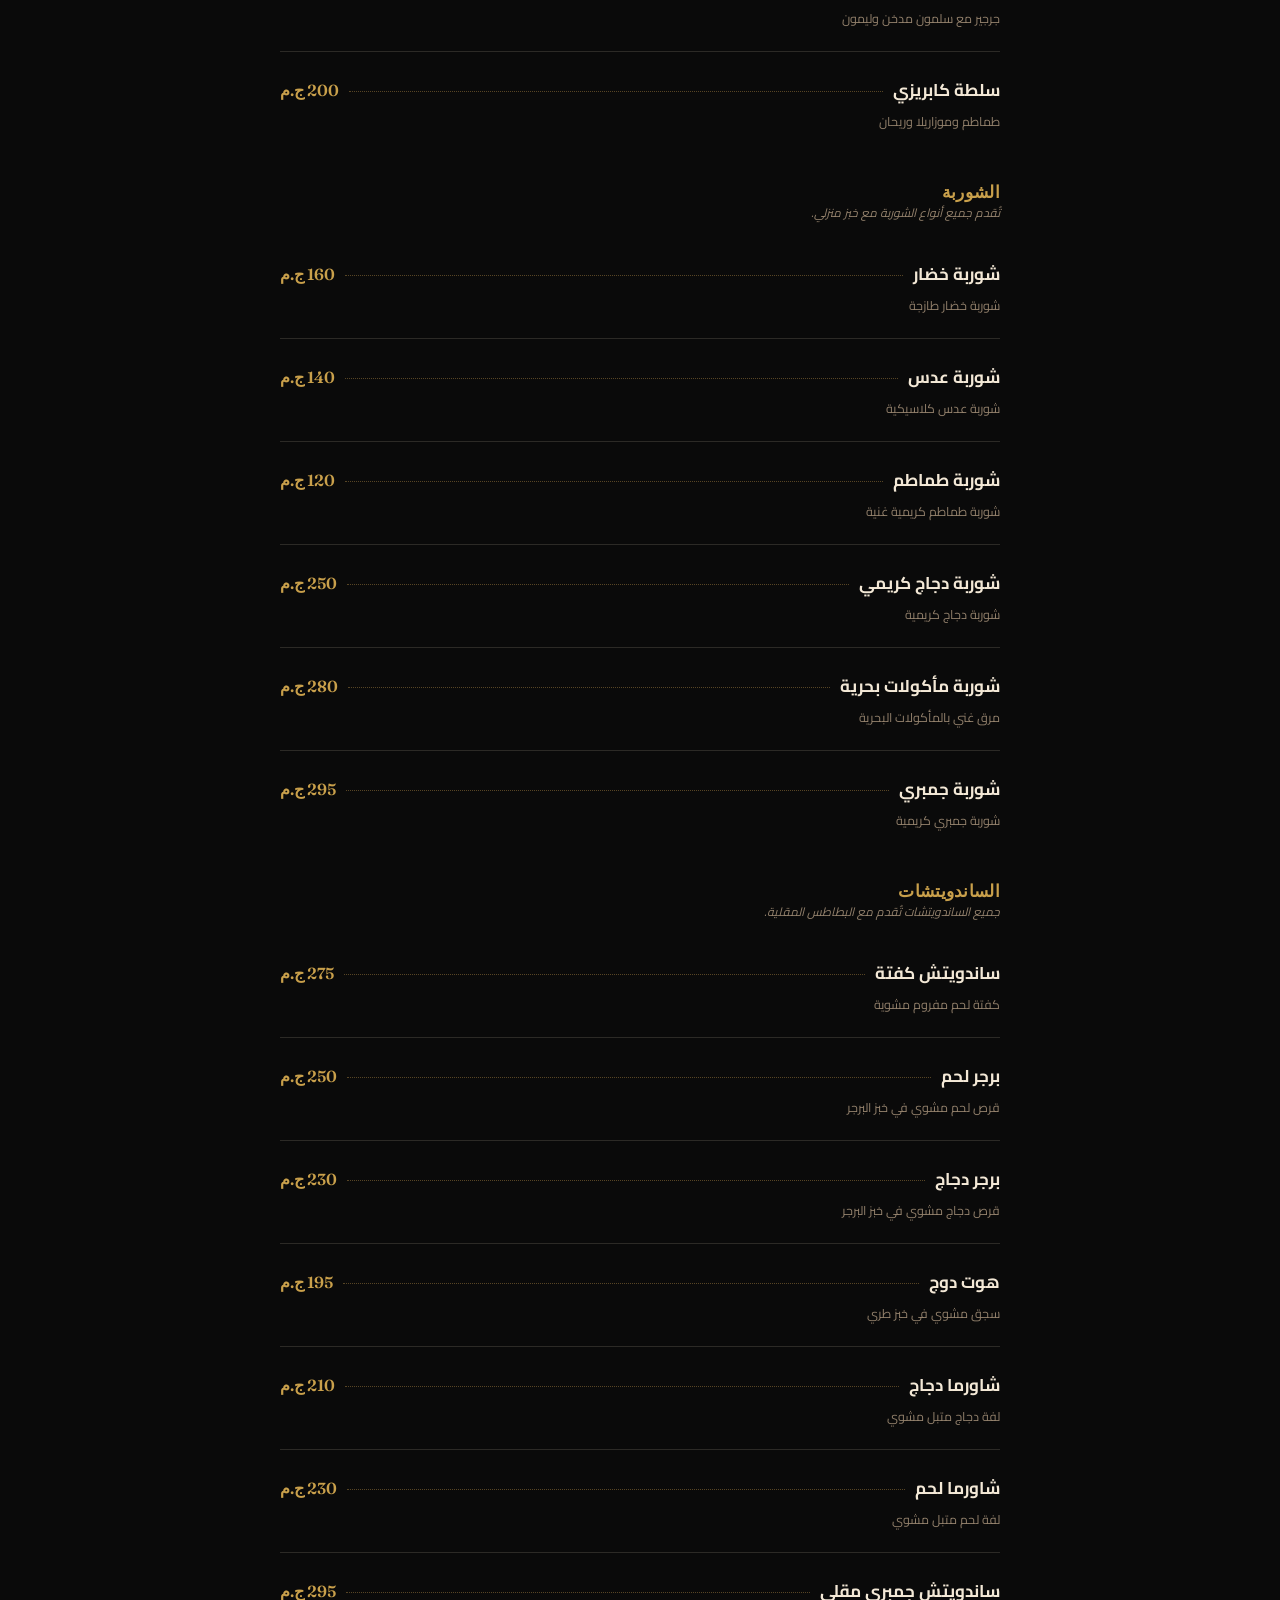
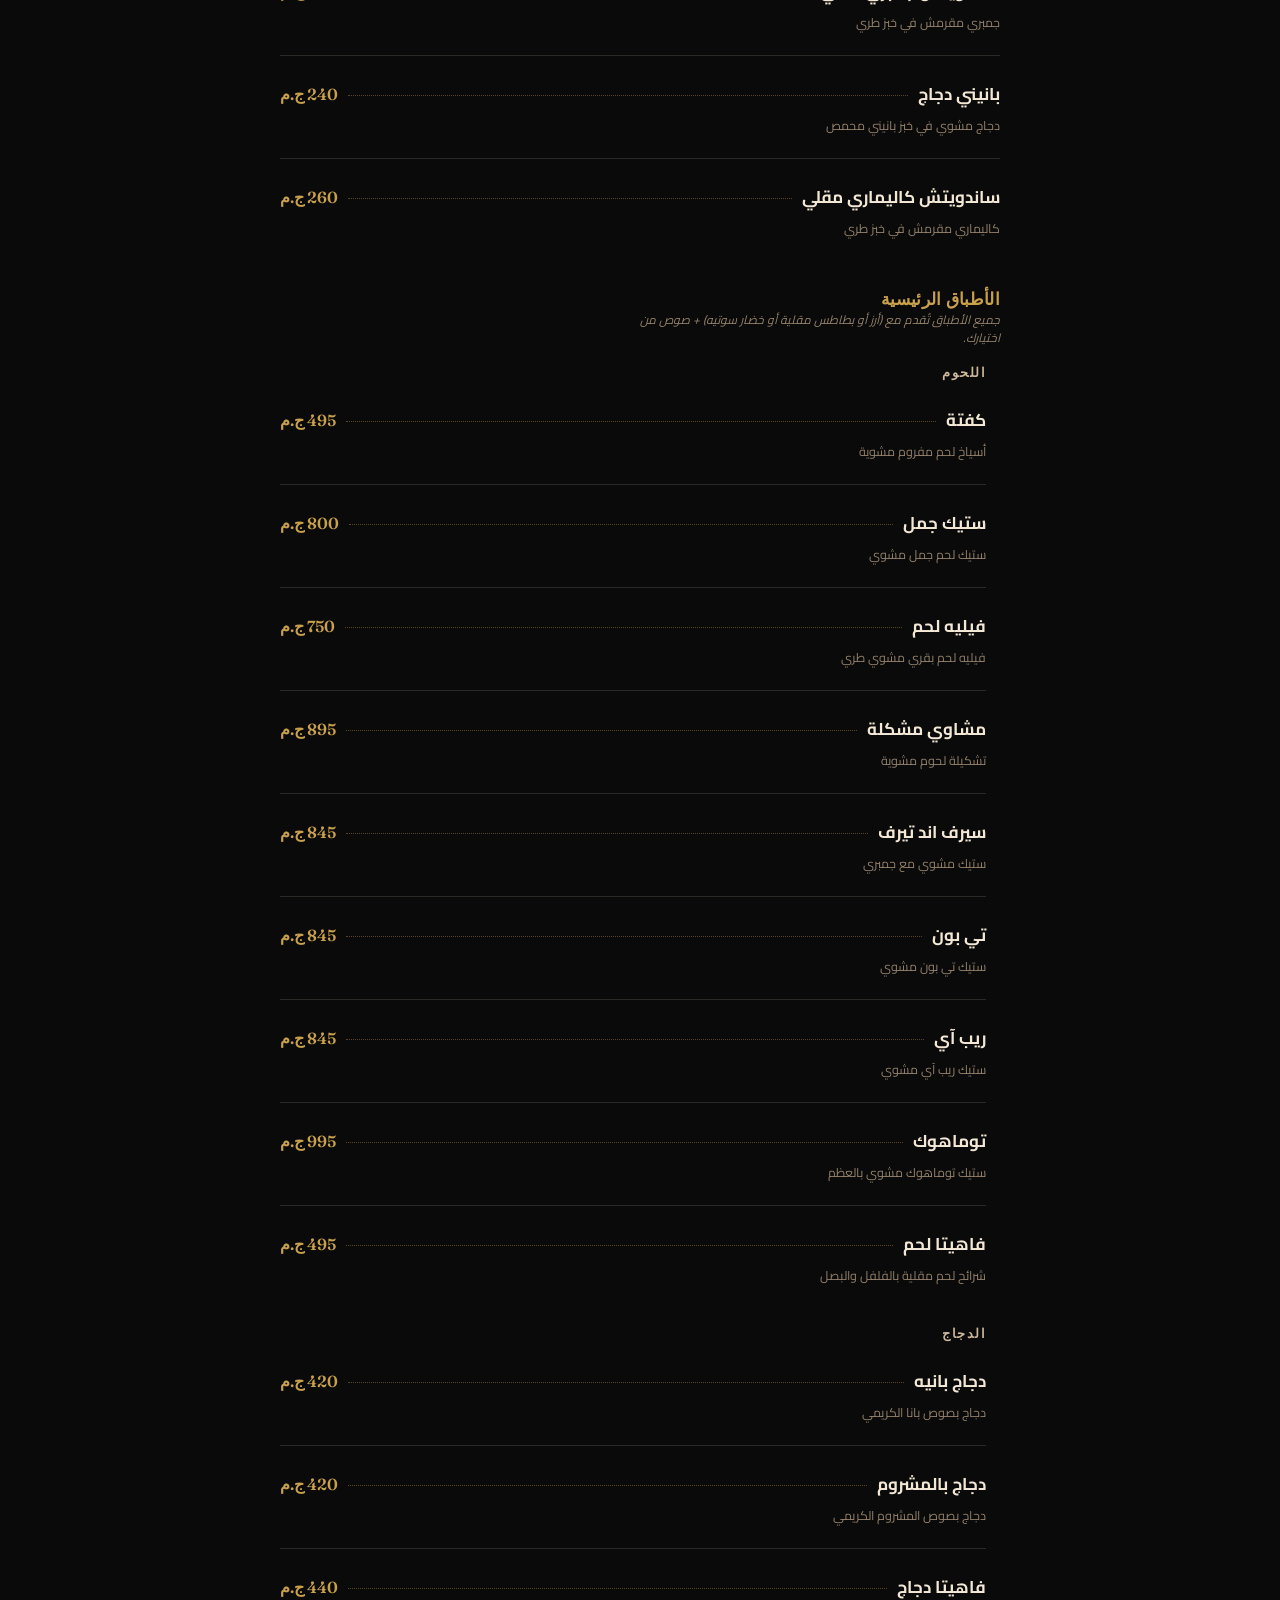
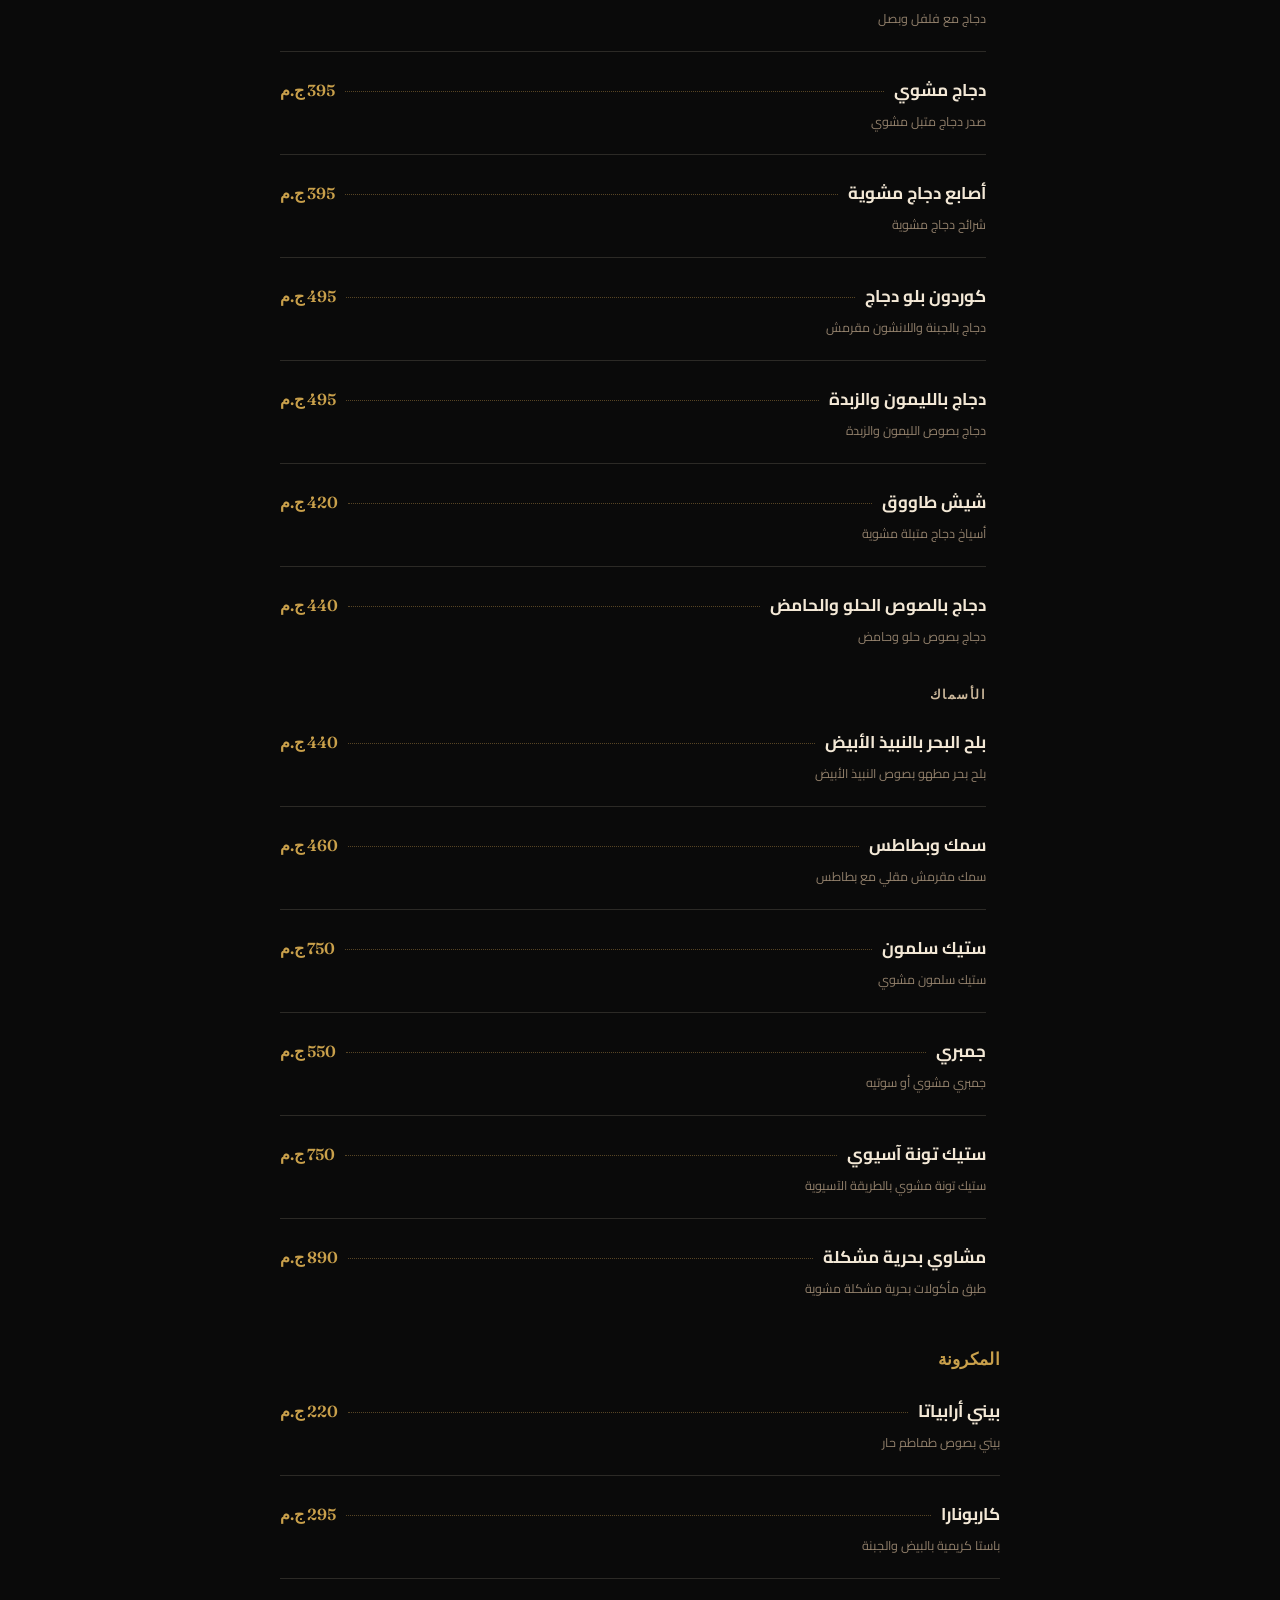
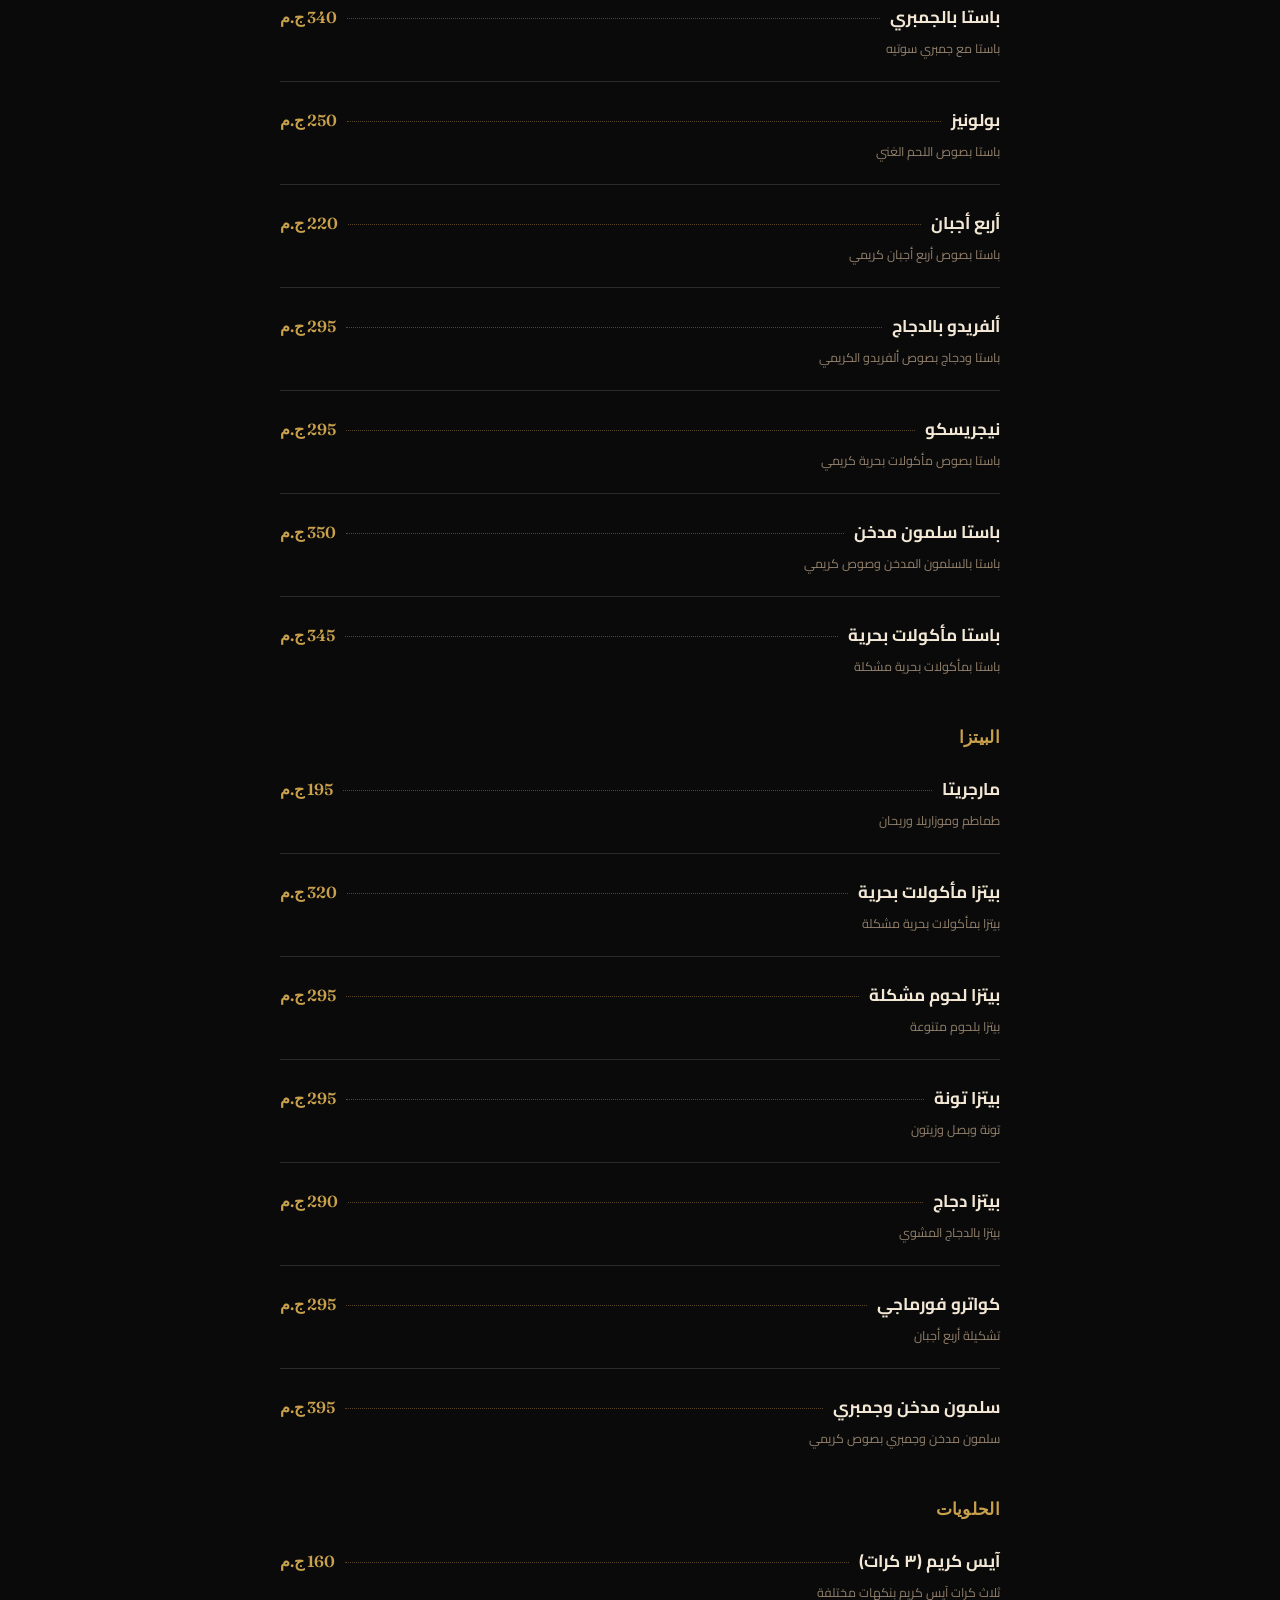
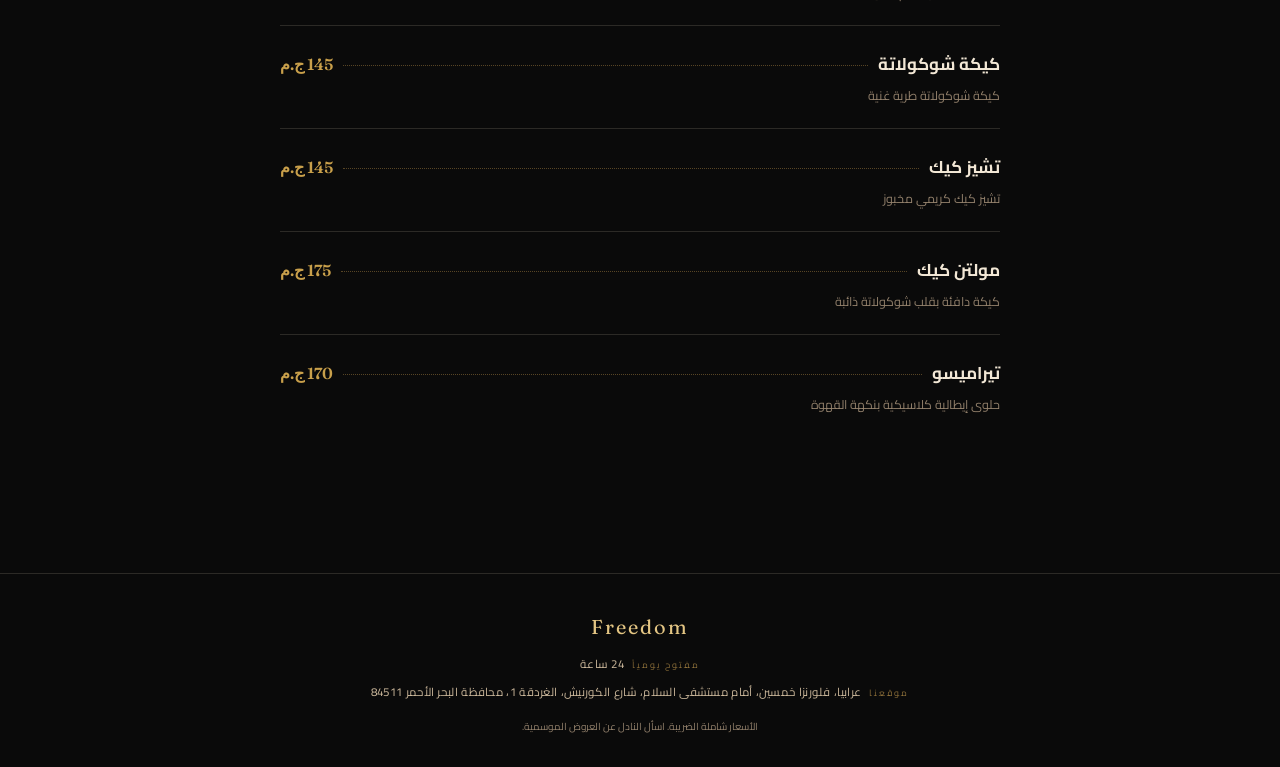
==== commit 254e2af9: "Add files via upload" ====
--- a/menu.html
+++ b/menu.html
@@ -17,8 +17,60 @@
     document.documentElement.setAttribute('dir', l === 'ar' ? 'rtl' : 'ltr');
   })();
 </script>
+<!-- Critical, inline (no extra network request) so this paints instantly
+     even before style.css / i18n.js finish downloading on a slow
+     connection — that's the "frozen blank screen" this replaces. -->
+<style>
+  #pageLoader {
+    position:fixed; inset:0; z-index:9999;
+    display:flex; flex-direction:column; align-items:center; justify-content:center; gap:22px;
+    background:#0a0a0a;
+    transition:opacity .45s ease, visibility .45s ease;
+  }
+  :root[data-theme="light"] #pageLoader { background:#faf6ef; }
+  #pageLoader.loader-hidden { opacity:0; visibility:hidden; pointer-events:none; }
+  #pageLoader .loader-icon {
+    width:46px; height:46px; color:#c9a04b;
+    animation:loaderPulse 1.6s ease-in-out infinite;
+  }
+  :root[data-theme="light"] #pageLoader .loader-icon { color:#a97a2e; }
+  #pageLoader .loader-bar {
+    width:120px; height:3px; border-radius:3px; overflow:hidden;
+    background:rgba(201,160,75,.18);
+  }
+  #pageLoader .loader-bar::after {
+    content:''; display:block; width:40%; height:100%; border-radius:3px;
+    background:#c9a04b;
+    animation:loaderSlide 1.1s ease-in-out infinite;
+  }
+  :root[data-theme="light"] #pageLoader .loader-bar { background:rgba(169,122,46,.18); }
+  :root[data-theme="light"] #pageLoader .loader-bar::after { background:#a97a2e; }
+  @keyframes loaderPulse { 0%,100%{ opacity:.55; transform:scale(.94); } 50%{ opacity:1; transform:scale(1); } }
+  @keyframes loaderSlide { 0%{ transform:translateX(-110%); } 100%{ transform:translateX(360%); } }
+</style>
 </head>
 <body>
+
+<div id="pageLoader" aria-hidden="true">
+  <svg class="loader-icon" viewBox="0 0 64 64" fill="none" xmlns="http://www.w3.org/2000/svg">
+    <path d="M29 58c-1.5-12 0.5-23 7-32" stroke="currentColor" stroke-width="2.5" stroke-linecap="round"/>
+    <path d="M36 26c-8-3-17-2-23 4" stroke="currentColor" stroke-width="2.5" stroke-linecap="round"/>
+    <path d="M36 26c-9 1-16 6-19 13" stroke="currentColor" stroke-width="2.5" stroke-linecap="round"/>
+    <path d="M36 26c1-9 7-15 16-17" stroke="currentColor" stroke-width="2.5" stroke-linecap="round"/>
+    <path d="M36 26c7-3 15-2 20 3" stroke="currentColor" stroke-width="2.5" stroke-linecap="round"/>
+    <path d="M36 26c-1-9-6-15-14-18" stroke="currentColor" stroke-width="2.5" stroke-linecap="round"/>
+    <path d="M36 26c8 1 14 7 15 16" stroke="currentColor" stroke-width="2.5" stroke-linecap="round"/>
+  </svg>
+  <div class="loader-bar"></div>
+</div>
+<script>
+  // Safety net: if i18n.js fails to load or hangs on a very slow
+  // connection, never leave the guest staring at the loader forever.
+  window.setTimeout(() => {
+    const l = document.getElementById('pageLoader');
+    if (l) l.classList.add('loader-hidden');
+  }, 12000);
+</script>
 
 <nav class="site-nav">
   <a class="brand-mark" href="index.html">
@@ -177,6 +229,18 @@
   menuBody.innerHTML = renderCategory(active, 1, currency);
 }
 
+/* Tells the browser how much space the sticky nav + tab bar actually
+   take up right now (tab-bar height isn't fixed — longer translated
+   labels can wrap to two lines) so that scrolling "to the top" of the
+   menu body lands just below the sticky header instead of underneath
+   it. Recalculated on every switch since it can change per language. */
+function updateStickyOffset() {
+  const nav = document.querySelector('nav.site-nav');
+  const navH = nav ? nav.getBoundingClientRect().height : 0;
+  const tabsH = catTabs.getBoundingClientRect().height;
+  menuBody.style.scrollMarginTop = (navH + tabsH + 8) + 'px';
+}
+
 /* Swaps the visible category with a short fade instead of an instant
    cut, then scrolls the panel into view (useful once a category's
    content is taller/shorter than the previous one). */
@@ -188,9 +252,13 @@
   window.setTimeout(() => {
     renderMenu();
     menuBody.classList.remove('is-switching');
+    updateStickyOffset();
     menuBody.scrollIntoView({ behavior:'smooth', block:'start' });
   }, 180);
 }
+
+window.addEventListener('resize', updateStickyOffset);
+
 
 /* Keeps whichever category the guest was looking at when they switch
    language (category ids are language-independent), falling back to
@@ -240,6 +308,7 @@
   window.setTimeout(() => {
     applyText();
     fadeEls.forEach(el => el.classList.remove('is-switching'));
+    updateStickyOffset();
   }, 180);
 }
 
@@ -249,6 +318,22 @@
 });
 
 setLang(lang);
+updateStickyOffset();
+
+/* Content is rendered synchronously above, so the loader can come down
+   now — a tiny extra delay + fade keeps the swap feeling smooth rather
+   than an abrupt cut, and covers the case where fonts/CSS are still
+   settling in on a slow connection. */
+(function hidePageLoader() {
+  const loader = document.getElementById('pageLoader');
+  if (!loader) return;
+  window.requestAnimationFrame(() => {
+    window.setTimeout(() => {
+      loader.classList.add('loader-hidden');
+      window.setTimeout(() => loader.remove(), 500);
+    }, 150);
+  });
+})();
 
 /* ── Theme toggle ── */
 const themeToggle = document.getElementById('themeToggle');
@@ -266,6 +351,23 @@
   CafeI18n.applyTheme(next);
   reflectThemeColor(next);
 });
+
+/* Same bfcache issue as index.html: coming back here via the browser's
+   back/forward buttons restores the exact page as it was frozen, not a
+   fresh load — so it won't reflect a theme (or language) change made on
+   index.html in the meantime unless we re-sync from storage here. */
+window.addEventListener('pageshow', (e) => {
+  if (e.persisted) {
+    const theme = CafeI18n.getTheme();
+    CafeI18n.applyTheme(theme);
+    reflectThemeColor(theme);
+
+    const storedLang = CafeI18n.getLang() || 'ar';
+    if (storedLang !== lang) {
+      setLang(storedLang);
+    }
+  }
+});
 </script>
 </body>
 </html>
--- a/style.css
+++ b/style.css
@@ -45,7 +45,12 @@
 
 *,*::before,*::after { margin:0; padding:0; box-sizing:border-box; }
 html { scroll-behavior:smooth; }
-html, body { overflow-x:hidden; width:100%; }
+/* overflow-x:clip (not hidden) — hidden would force overflow-y to
+   compute as auto too, turning html/body into their own scroll
+   containers instead of the plain viewport. That's what was breaking
+   position:sticky on the nav and category tabs. clip blocks the same
+   horizontal overflow without that side effect. */
+html, body { overflow-x:clip; width:100%; }
 
 body {
   background: var(--bg);
@@ -304,12 +309,21 @@
 }
 .menu-hero-sub { font-size:13px; color:var(--gold-dim); letter-spacing:1px; }
 
-/* Category tabs */
+/* Category tabs
+   Sticks right under the nav bar (which is itself sticky) so both the
+   language switcher and the category tabs stay reachable no matter how
+   far down the item list the guest has scrolled — no scrolling back up
+   just to change language or jump category. Needs its own background
+   (matching the page background) since content now scrolls underneath
+   it, and a z-index below the nav's 100 but above the menu content. */
 .cat-tabs {
-  position:relative; z-index:1;
+  position:sticky;
+  top:calc(var(--nav-h) + env(safe-area-inset-top));
+  z-index:90;
+  background:var(--bg);
   display:flex; gap:8px; overflow-x:auto;
   -webkit-overflow-scrolling:touch;
-  padding:0 20px 28px; max-width:920px; margin:0 auto;
+  padding:14px 20px 20px; max-width:920px; margin:0 auto;
   scrollbar-width:none;
   transition:opacity .18s ease;
 }
@@ -414,7 +428,7 @@
   .brand-word { font-size:18px; }
   .menu-item-name { font-size:15.5px; }
   .menu-hero { padding:44px 20px 32px; }
-  .cat-tabs { padding:0 14px 24px; }
+  .cat-tabs { padding:12px 14px 18px; }
   .menu-body { padding:0 14px 60px; }
 }
 @media (max-width:380px) {
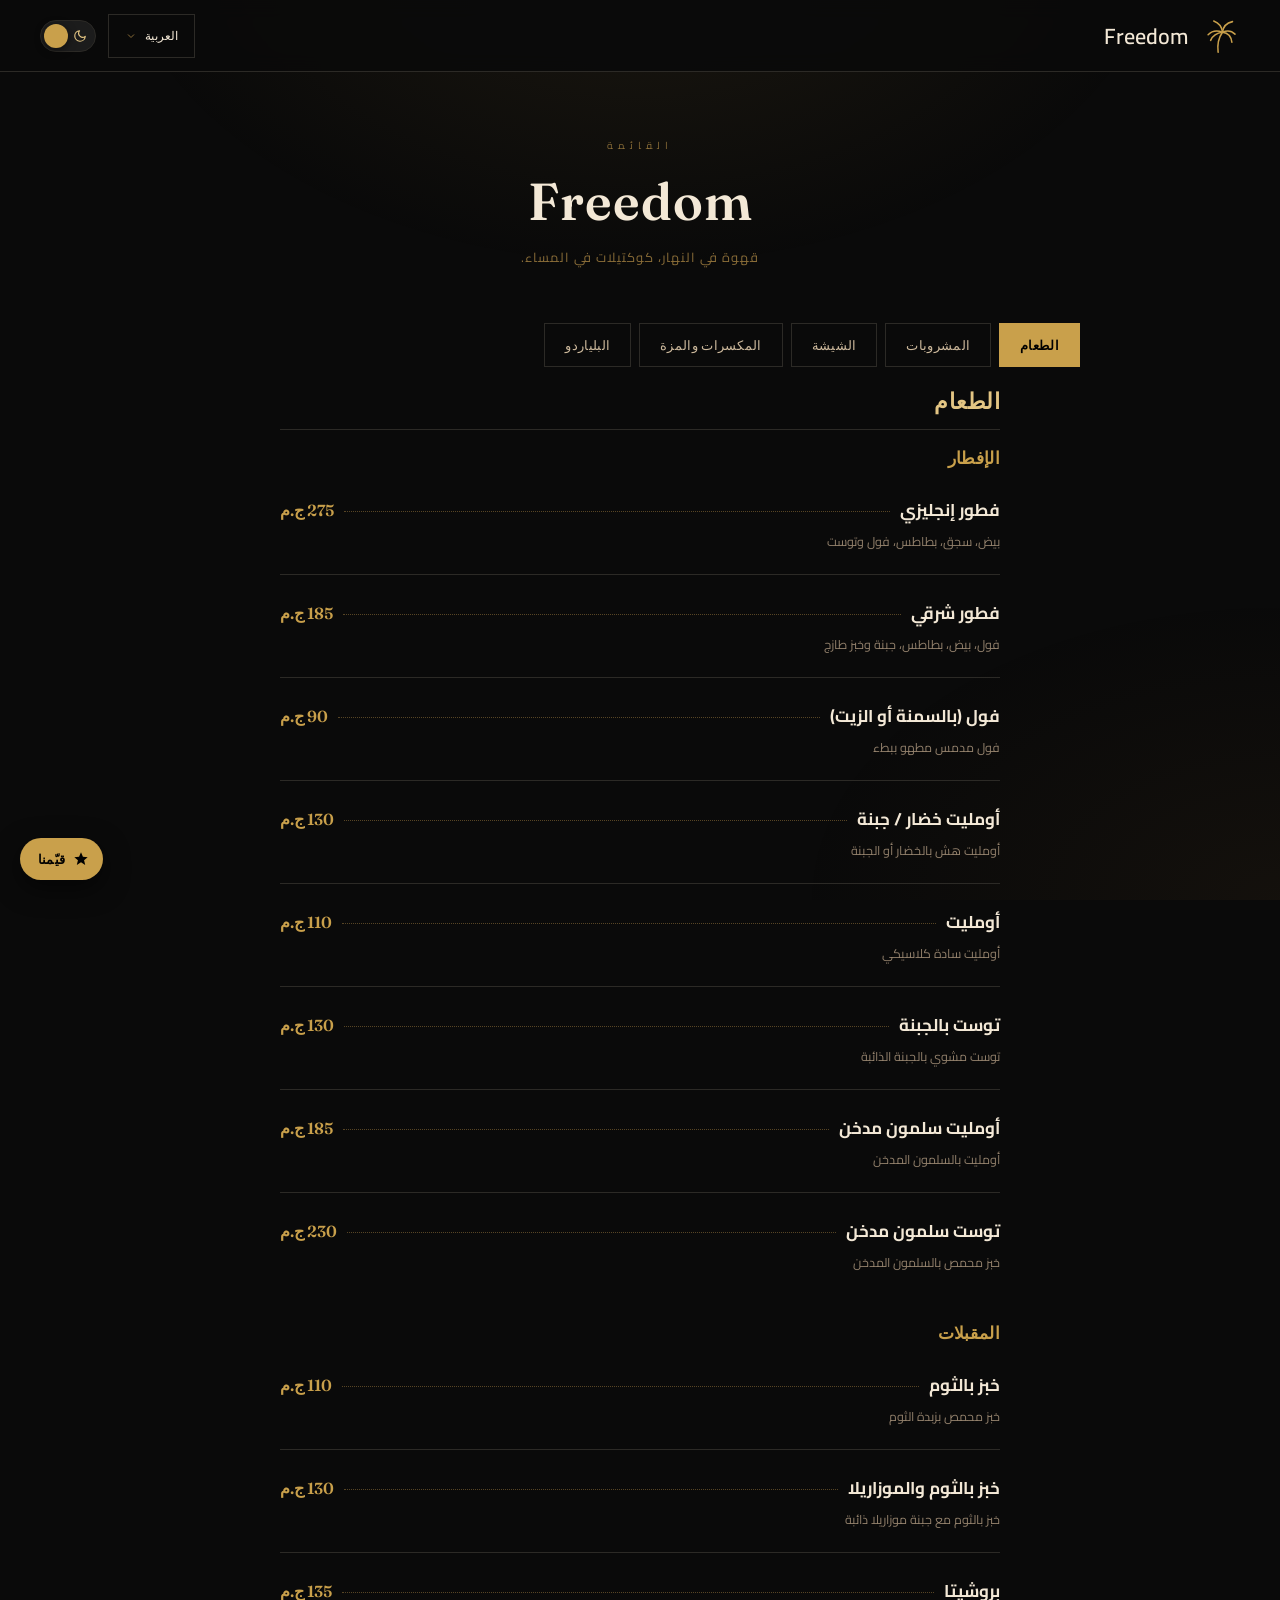
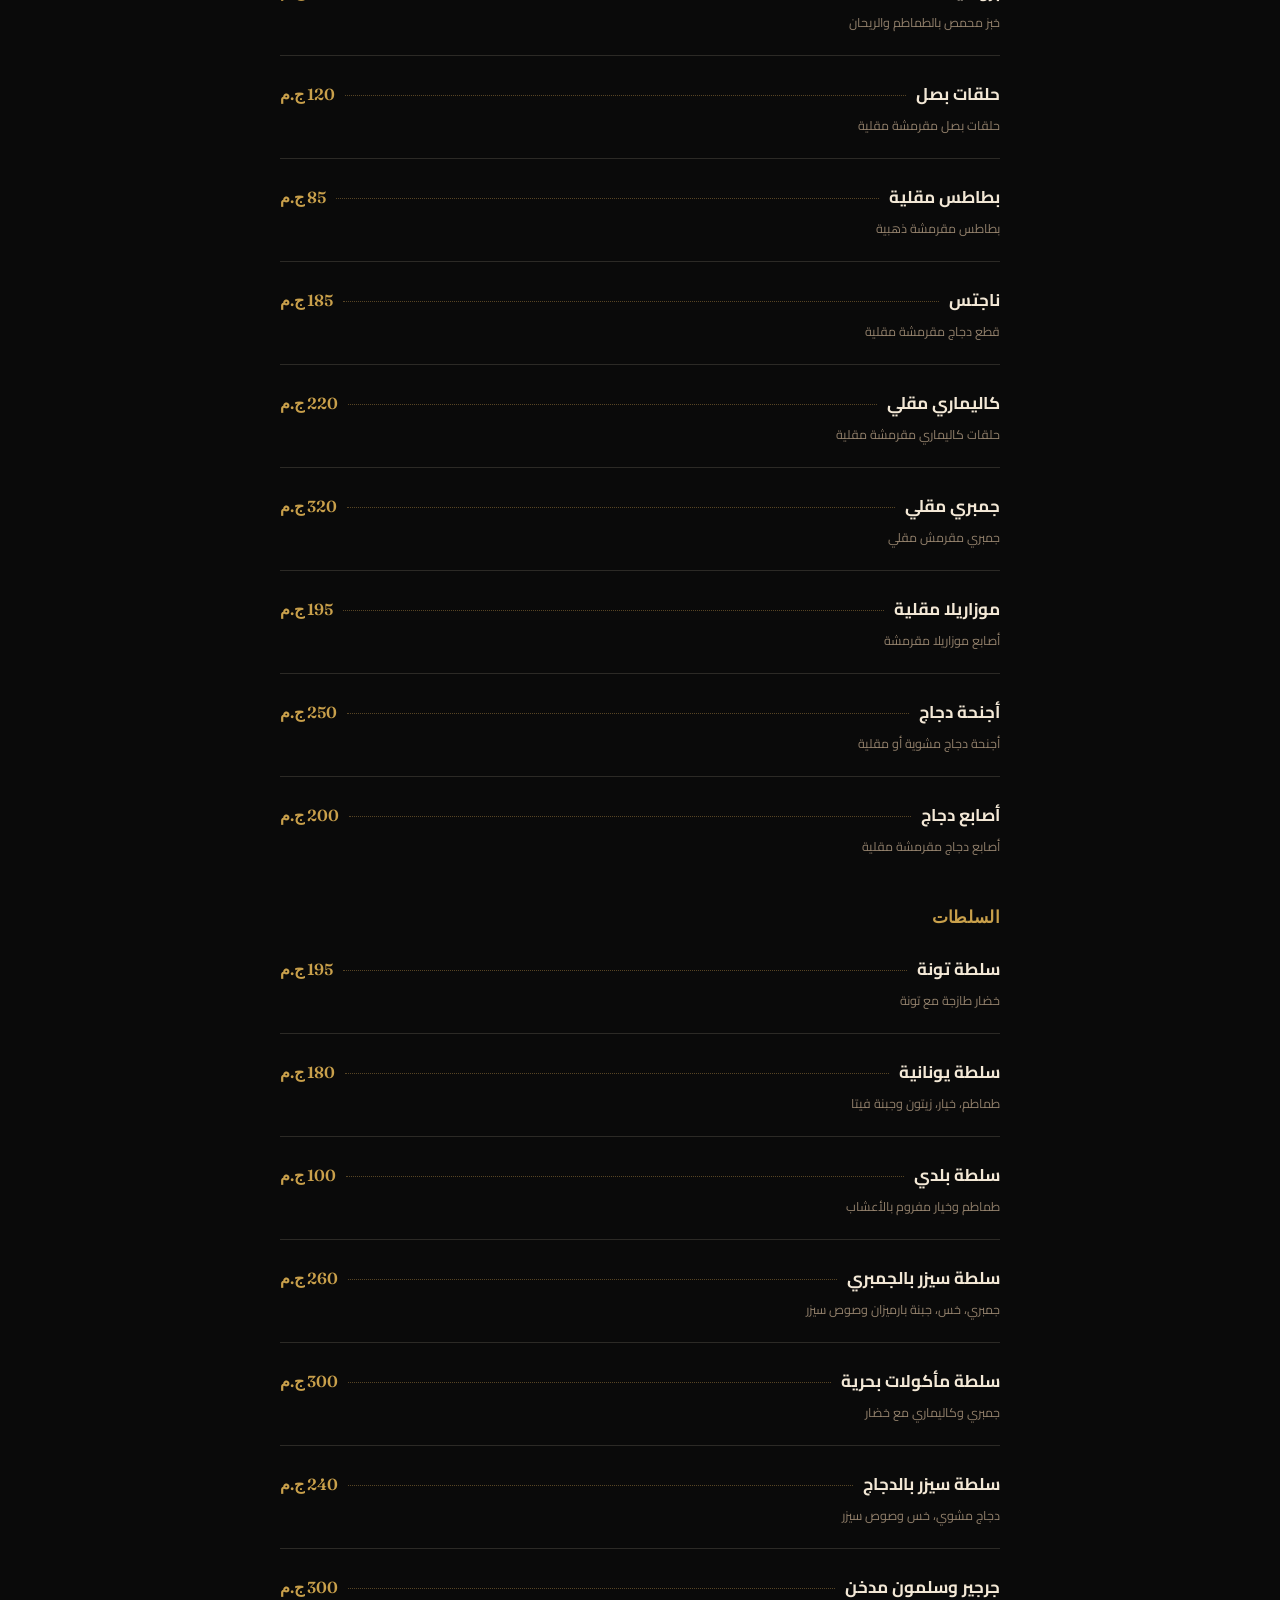
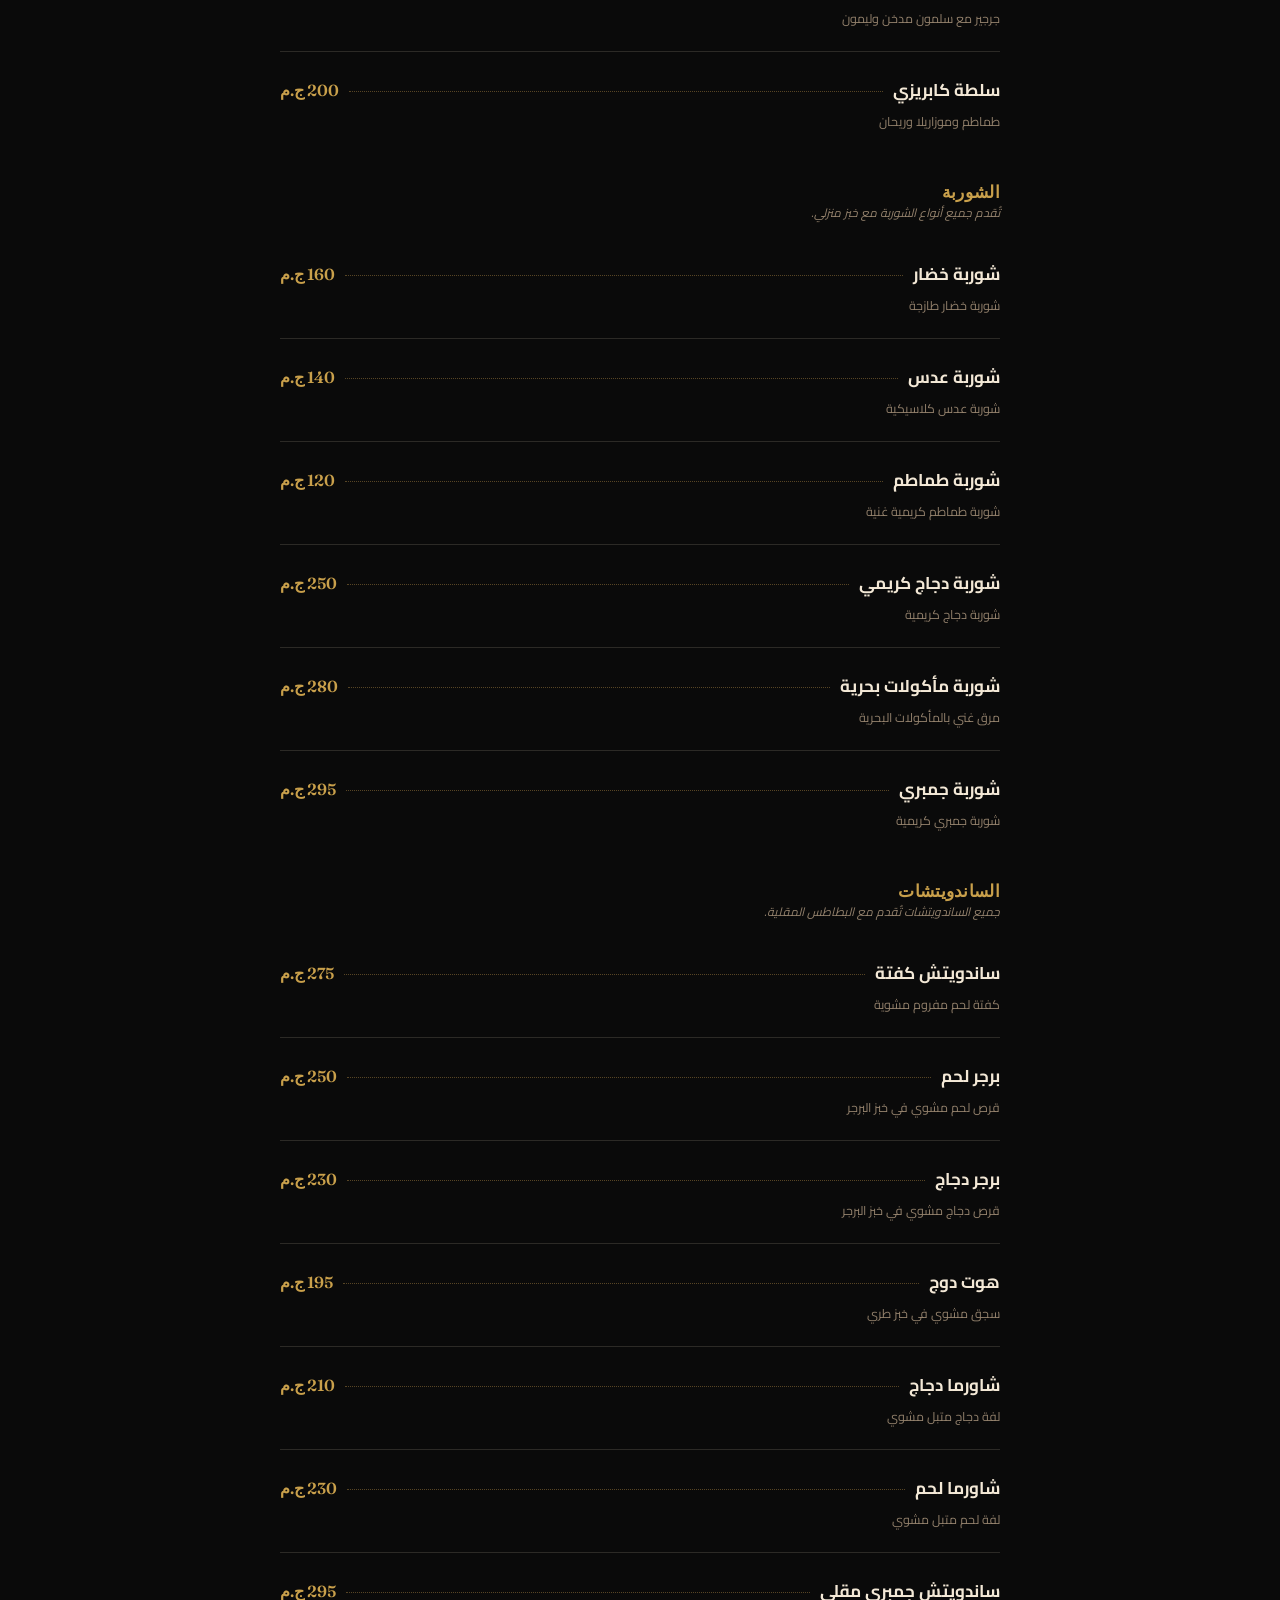
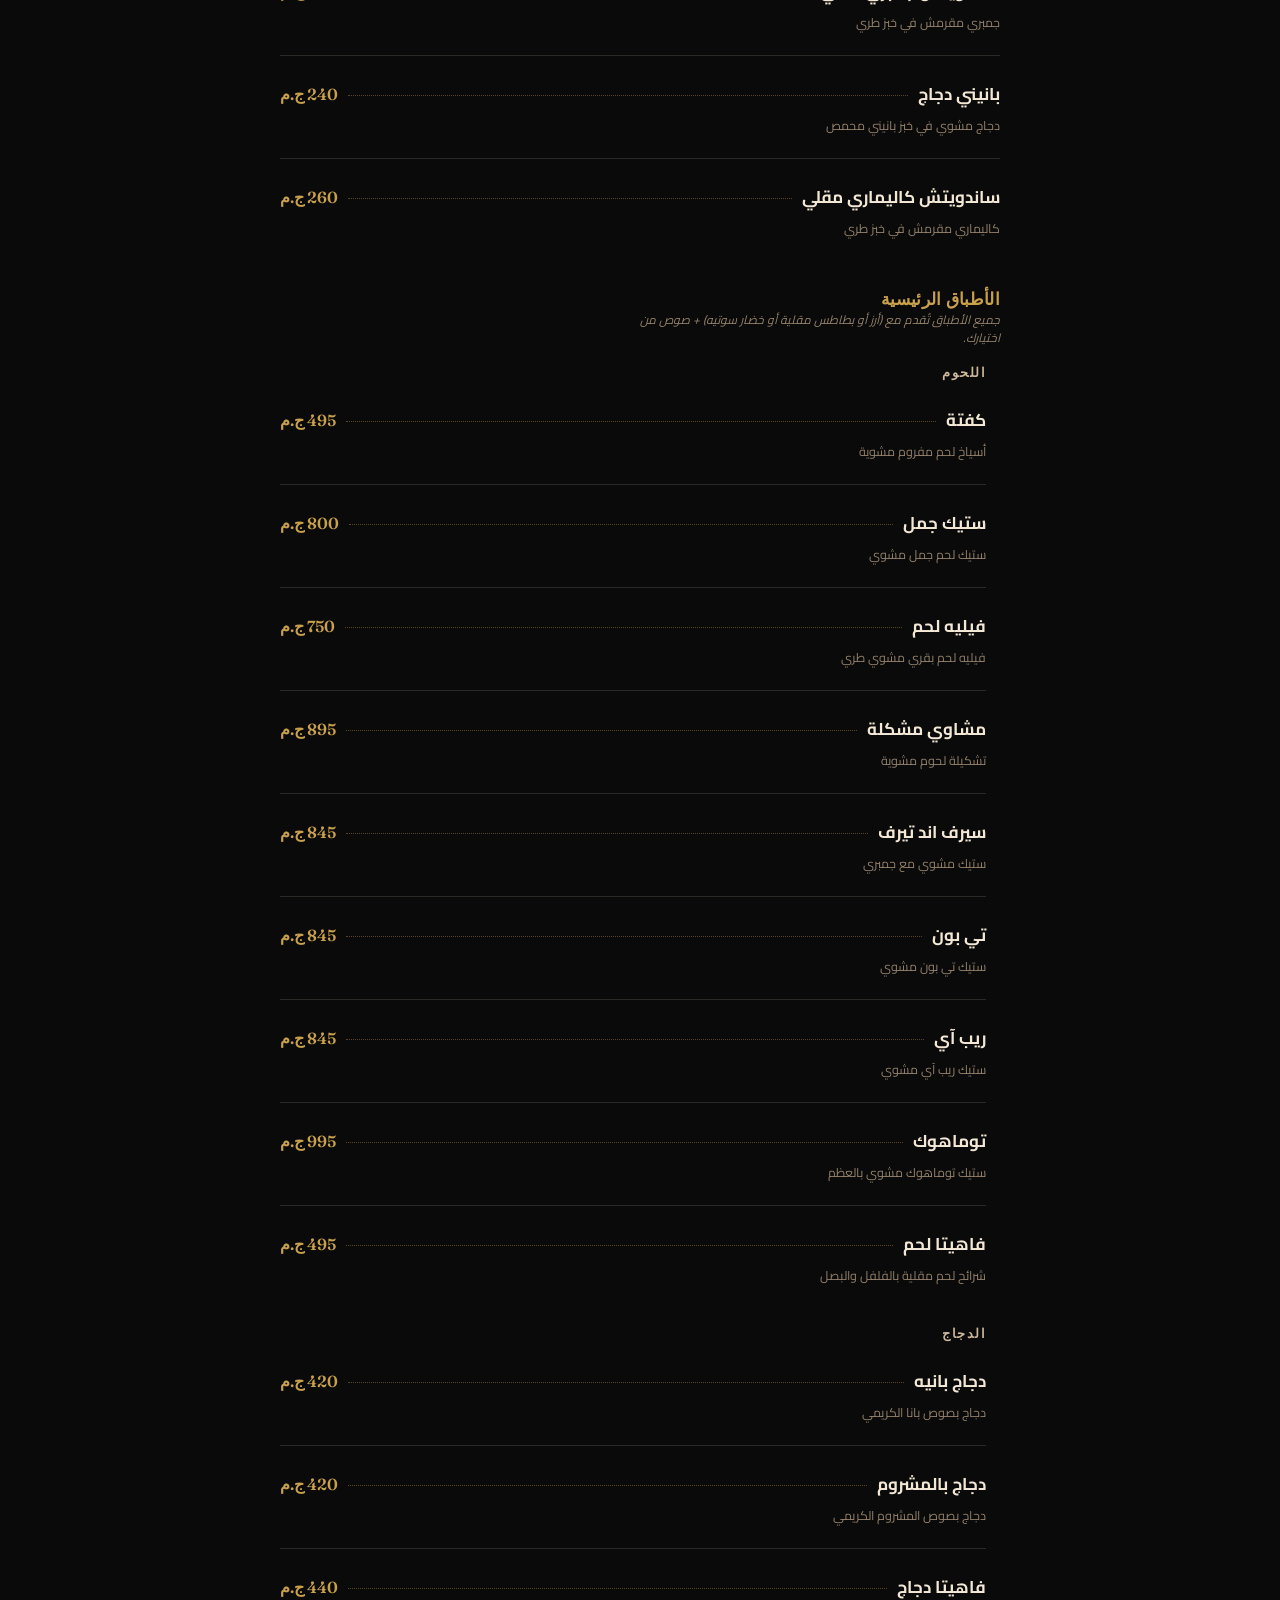
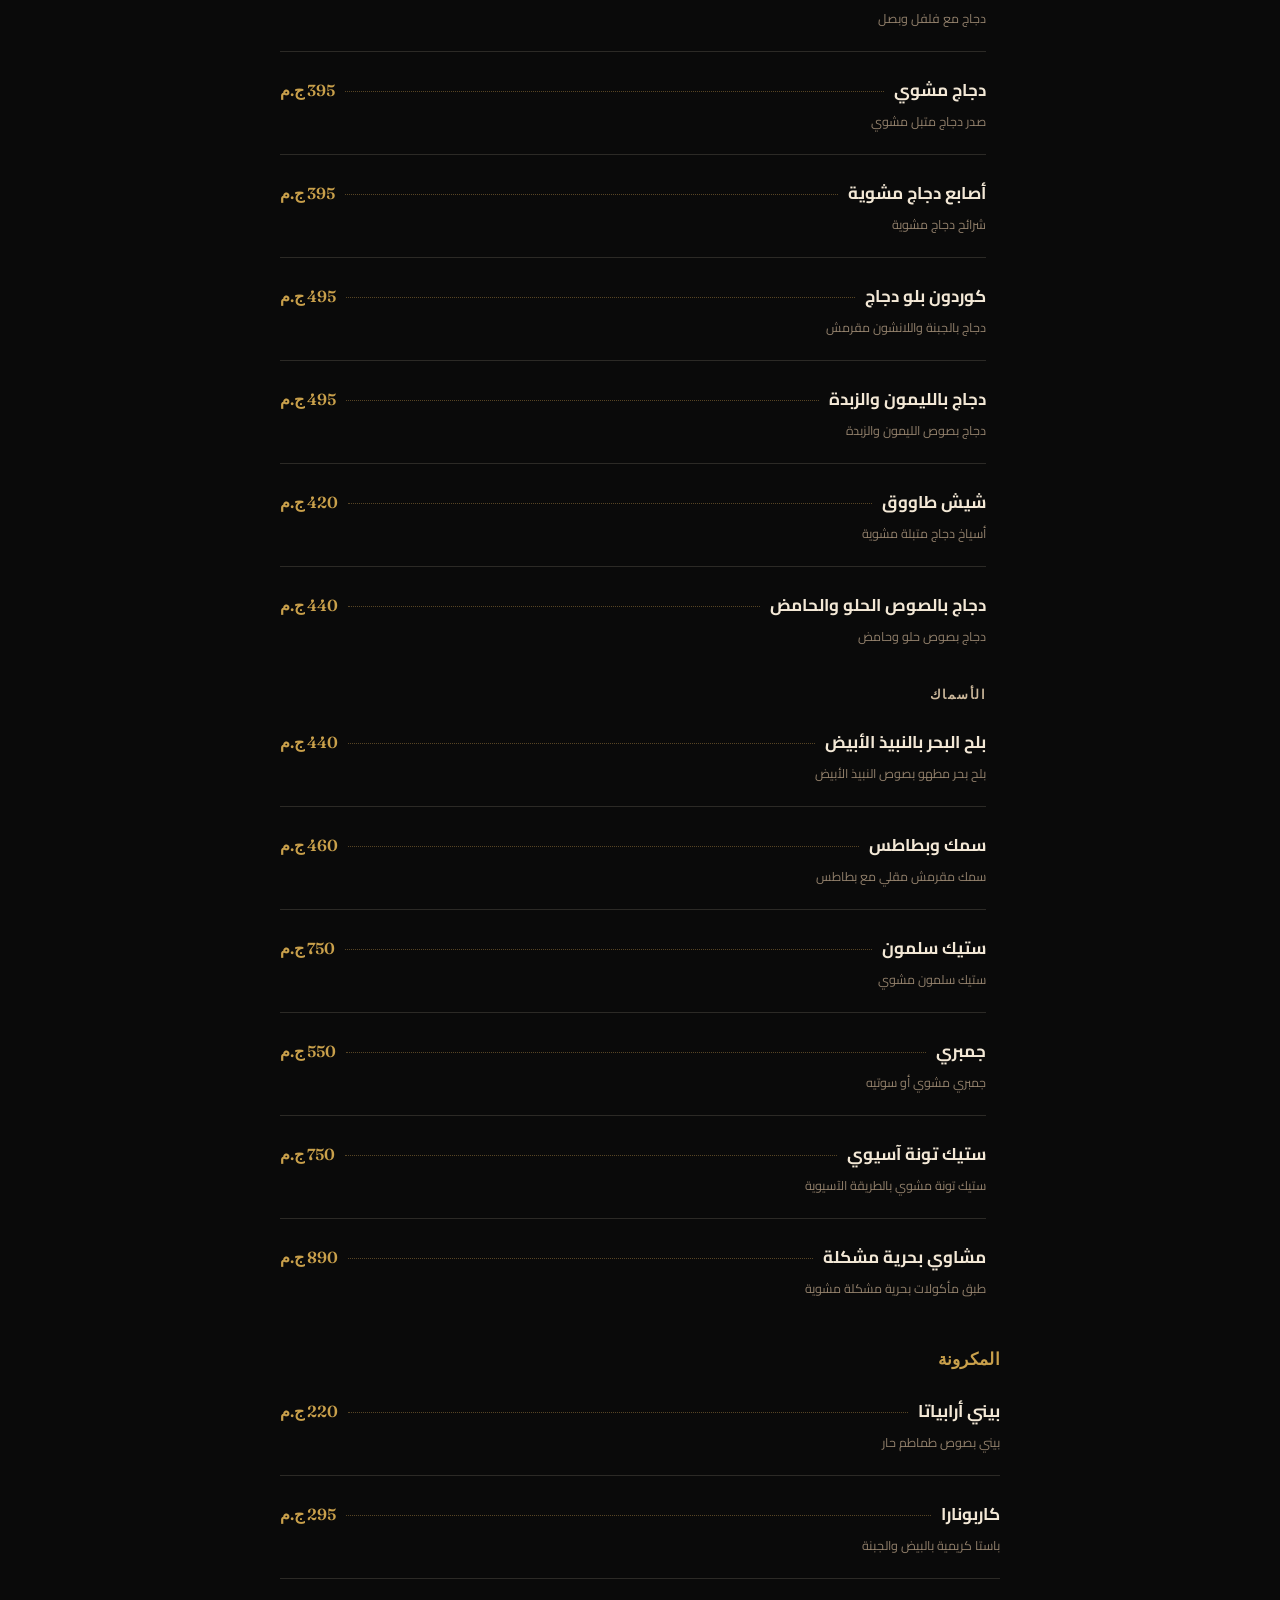
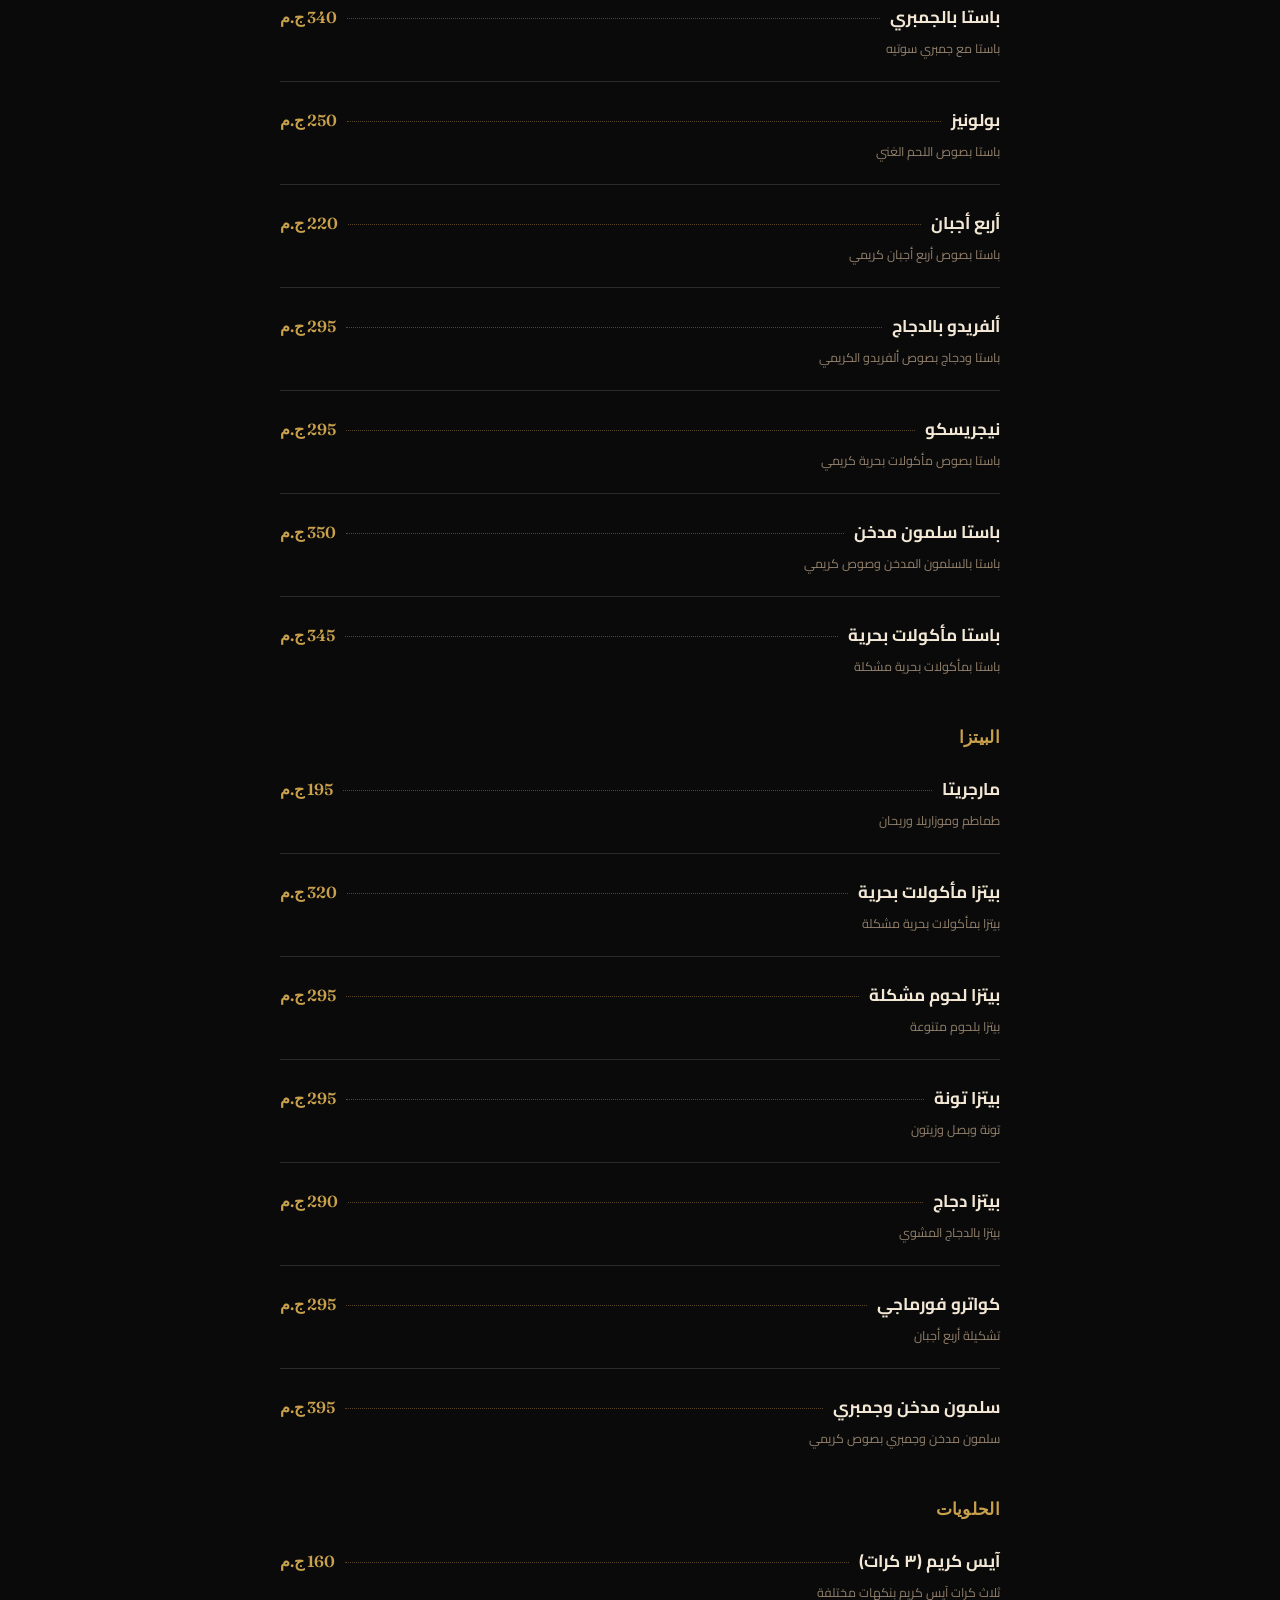
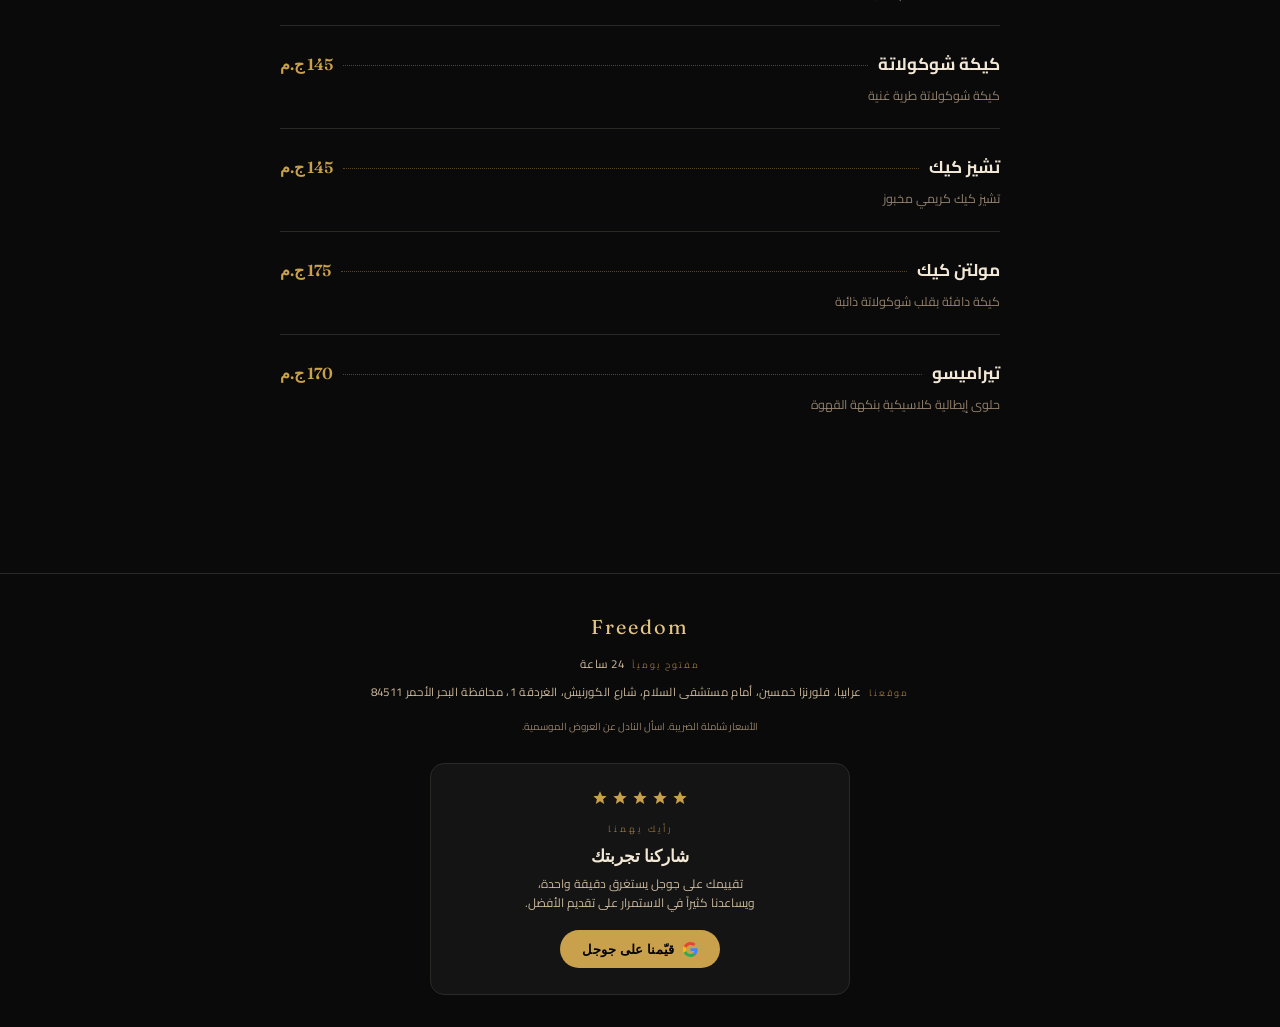
==== commit 13dd87fe: "Add files via upload" ====
--- a/menu.html
+++ b/menu.html
@@ -124,7 +124,49 @@
   <div class="foot-row"><span class="label" id="footHoursLabel">Open daily</span><span id="footHoursValue">8:00 – 22:00</span></div>
   <div class="foot-row"><span class="label" id="footAddressLabel">Find us</span><span id="footAddressValue">123 Coffee Street, Giza</span></div>
   <div class="foot-note" id="footNote">Prices include tax. Ask your server about seasonal specials.</div>
+
+  <div class="footer-review" id="footerReview">
+    <div class="footer-review-stars" aria-hidden="true">
+      <svg viewBox="0 0 24 24" fill="currentColor"><path d="M12 2l2.9 6.6 7.1.6-5.4 4.7 1.7 7-6.3-3.9-6.3 3.9 1.7-7-5.4-4.7 7.1-.6z"/></svg>
+      <svg viewBox="0 0 24 24" fill="currentColor"><path d="M12 2l2.9 6.6 7.1.6-5.4 4.7 1.7 7-6.3-3.9-6.3 3.9 1.7-7-5.4-4.7 7.1-.6z"/></svg>
+      <svg viewBox="0 0 24 24" fill="currentColor"><path d="M12 2l2.9 6.6 7.1.6-5.4 4.7 1.7 7-6.3-3.9-6.3 3.9 1.7-7-5.4-4.7 7.1-.6z"/></svg>
+      <svg viewBox="0 0 24 24" fill="currentColor"><path d="M12 2l2.9 6.6 7.1.6-5.4 4.7 1.7 7-6.3-3.9-6.3 3.9 1.7-7-5.4-4.7 7.1-.6z"/></svg>
+      <svg viewBox="0 0 24 24" fill="currentColor"><path d="M12 2l2.9 6.6 7.1.6-5.4 4.7 1.7 7-6.3-3.9-6.3 3.9 1.7-7-5.4-4.7 7.1-.6z"/></svg>
+    </div>
+    <div class="footer-review-eyebrow" id="footerReviewEyebrow">We'd love your feedback</div>
+    <div class="footer-review-title" id="footerReviewTitle">Tell us how it went</div>
+    <p class="footer-review-text" id="footerReviewText">A review takes less than a minute and genuinely helps us keep getting better.</p>
+    <a class="footer-review-cta" id="footerReviewCta" href="#" target="_blank" rel="noopener">
+      <svg viewBox="0 0 48 48"><path fill="#EA4335" d="M24 9.5c3.54 0 6.71 1.22 9.21 3.6l6.85-6.85C35.9 2.38 30.47 0 24 0 14.62 0 6.51 5.38 2.56 13.22l7.98 6.19C12.43 13.72 17.74 9.5 24 9.5z"/><path fill="#4285F4" d="M46.98 24.55c0-1.57-.15-3.09-.38-4.55H24v9.02h12.94c-.58 2.9-2.26 5.36-4.78 7.18l7.73 6c4.51-4.18 7.09-10.36 7.09-17.65z"/><path fill="#FBBC05" d="M10.53 28.59c-.48-1.45-.76-2.99-.76-4.59s.27-3.14.76-4.59l-7.98-6.19C.92 16.46 0 20.12 0 24c0 3.88.92 7.54 2.56 10.78l7.97-6.19z"/><path fill="#34A853" d="M24 48c6.48 0 11.93-2.13 15.89-5.81l-7.73-6c-2.15 1.45-4.92 2.3-8.16 2.3-6.26 0-11.57-4.22-13.47-9.91l-7.98 6.19C6.51 42.62 14.62 48 24 48z"/></svg>
+      <span id="footerReviewCtaLabel">Rate us on Google</span>
+    </a>
+  </div>
 </footer>
+
+<button class="review-fab" id="reviewFab" type="button">
+  <svg viewBox="0 0 24 24" fill="currentColor"><path d="M12 2l2.9 6.6 7.1.6-5.4 4.7 1.7 7-6.3-3.9-6.3 3.9 1.7-7-5.4-4.7 7.1-.6z"/></svg>
+  <span id="reviewFabLabel">Rate us</span>
+</button>
+
+<div class="review-toast" id="reviewToast" role="dialog" aria-live="polite">
+  <button class="review-toast-close" id="reviewToastClose" type="button" aria-label="Close">
+    <svg viewBox="0 0 24 24" fill="none" stroke="currentColor" stroke-width="2" stroke-linecap="round"><path d="M6 6l12 12M18 6L6 18"/></svg>
+  </button>
+  <div class="review-toast-head">
+    <div class="review-toast-icon" aria-hidden="true">
+      <svg viewBox="0 0 24 24" fill="currentColor"><path d="M12 2l2.9 6.6 7.1.6-5.4 4.7 1.7 7-6.3-3.9-6.3 3.9 1.7-7-5.4-4.7 7.1-.6z"/></svg>
+    </div>
+    <div class="review-toast-title" id="reviewToastTitle">Enjoying your evening?</div>
+  </div>
+  <p class="review-toast-text" id="reviewToastText">A quick word from you on Google would mean a lot to us.</p>
+  <div class="review-toast-actions">
+    <a class="review-toast-cta" id="reviewToastCta" href="#" target="_blank" rel="noopener">
+      <svg viewBox="0 0 48 48"><path fill="#EA4335" d="M24 9.5c3.54 0 6.71 1.22 9.21 3.6l6.85-6.85C35.9 2.38 30.47 0 24 0 14.62 0 6.51 5.38 2.56 13.22l7.98 6.19C12.43 13.72 17.74 9.5 24 9.5z"/><path fill="#4285F4" d="M46.98 24.55c0-1.57-.15-3.09-.38-4.55H24v9.02h12.94c-.58 2.9-2.26 5.36-4.78 7.18l7.73 6c4.51-4.18 7.09-10.36 7.09-17.65z"/><path fill="#FBBC05" d="M10.53 28.59c-.48-1.45-.76-2.99-.76-4.59s.27-3.14.76-4.59l-7.98-6.19C.92 16.46 0 20.12 0 24c0 3.88.92 7.54 2.56 10.78l7.97-6.19z"/><path fill="#34A853" d="M24 48c6.48 0 11.93-2.13 15.89-5.81l-7.73-6c-2.15 1.45-4.92 2.3-8.16 2.3-6.26 0-11.57-4.22-13.47-9.91l-7.98 6.19C6.51 42.62 14.62 48 24 48z"/></svg>
+      <span id="reviewToastCtaLabel">Leave a review</span>
+    </a>
+    <button class="review-toast-later" id="reviewToastLater" type="button">Maybe later</button>
+  </div>
+</div>
 
 <script src="i18n.js"></script>
 <script>
@@ -153,6 +195,24 @@
 const footAddressValue= document.getElementById('footAddressValue');
 const footNote        = document.getElementById('footNote');
 
+const footerReviewEyebrow = document.getElementById('footerReviewEyebrow');
+const footerReviewTitle   = document.getElementById('footerReviewTitle');
+const footerReviewText    = document.getElementById('footerReviewText');
+const footerReviewCta     = document.getElementById('footerReviewCta');
+const footerReviewCtaLabel= document.getElementById('footerReviewCtaLabel');
+const reviewFab        = document.getElementById('reviewFab');
+const reviewFabLabel    = document.getElementById('reviewFabLabel');
+const reviewToast       = document.getElementById('reviewToast');
+const reviewToastTitle   = document.getElementById('reviewToastTitle');
+const reviewToastText    = document.getElementById('reviewToastText');
+const reviewToastCta     = document.getElementById('reviewToastCta');
+const reviewToastCtaLabel= document.getElementById('reviewToastCtaLabel');
+const reviewToastLater   = document.getElementById('reviewToastLater');
+const reviewToastClose   = document.getElementById('reviewToastClose');
+
+footerReviewCta.href = CafeI18n.GOOGLE_REVIEW_URL;
+reviewToastCta.href  = CafeI18n.GOOGLE_REVIEW_URL;
+
 let activeCat = null;
 
 function renderLangMenu() {
@@ -292,6 +352,17 @@
     footAddressValue.textContent = CafeI18n.t('footer_address_value', lang);
     footNote.textContent = CafeI18n.t('footer_note', lang);
 
+    footerReviewEyebrow.textContent = CafeI18n.t('footer_review_eyebrow', lang);
+    footerReviewTitle.textContent = CafeI18n.t('footer_review_title', lang);
+    footerReviewText.textContent = CafeI18n.t('footer_review_text', lang);
+    footerReviewCtaLabel.textContent = CafeI18n.t('footer_review_cta', lang);
+    reviewFabLabel.textContent = CafeI18n.t('review_fab_label', lang);
+    reviewToastTitle.textContent = CafeI18n.t('review_toast_title', lang);
+    reviewToastText.textContent = CafeI18n.t('review_toast_text', lang);
+    reviewToastCtaLabel.textContent = CafeI18n.t('review_cta', lang);
+    reviewToastLater.textContent = CafeI18n.t('review_later', lang);
+    reviewToastClose.setAttribute('aria-label', CafeI18n.t('review_close', lang));
+
     renderLangMenu();
     renderTabs();
     renderMenu();
@@ -352,6 +423,38 @@
   reflectThemeColor(next);
 });
 
+/* ── Google review: floating button + one-time toast ──
+   The FAB and footer card are always available. The toast is a
+   single, unobtrusive nudge: it only appears once a guest has
+   actually spent a bit of time browsing (not on arrival), and only
+   ever once per device — clicking through, dismissing, or just
+   letting it time out all mark it "seen" so it never nags on a
+   repeat visit. */
+function openReviewToast() {
+  if (localStorage.getItem(CafeI18n.REVIEW_SEEN_KEY)) return;
+  reviewToast.classList.add('is-visible');
+  reviewFab.classList.add('is-hidden');
+}
+function closeReviewToast() {
+  reviewToast.classList.remove('is-visible');
+  reviewFab.classList.remove('is-hidden');
+  localStorage.setItem(CafeI18n.REVIEW_SEEN_KEY, '1');
+}
+
+if (!localStorage.getItem(CafeI18n.REVIEW_SEEN_KEY)) {
+  window.setTimeout(openReviewToast, 18000);
+}
+
+reviewToastClose.addEventListener('click', closeReviewToast);
+reviewToastLater.addEventListener('click', closeReviewToast);
+reviewToastCta.addEventListener('click', () => {
+  localStorage.setItem(CafeI18n.REVIEW_SEEN_KEY, '1');
+  reviewToast.classList.remove('is-visible');
+});
+reviewFab.addEventListener('click', () => {
+  window.open(CafeI18n.GOOGLE_REVIEW_URL, '_blank', 'noopener');
+});
+
 /* Same bfcache issue as index.html: coming back here via the browser's
    back/forward buttons restores the exact page as it was frozen, not a
    fresh load — so it won't reflect a theme (or language) change made on
--- a/style.css
+++ b/style.css
@@ -422,6 +422,111 @@
 .foot-row .label { color:var(--gold-dim); text-transform:uppercase; font-size:9px; letter-spacing:2px; margin-inline-end:8px; }
 .foot-note { font-size:10px; color:var(--muted); margin-top:16px; max-width:44ch; margin-inline:auto; line-height:1.6; }
 
+/* ══ FOOTER REVIEW CARD ══ */
+.footer-review {
+  margin:28px auto 0; max-width:420px;
+  border:1px solid var(--line-soft); border-radius:14px;
+  background:var(--panel); padding:26px 22px;
+  transition:opacity .18s ease, border-color .25s ease;
+}
+.footer-review:hover { border-color:var(--gold-dim); }
+.footer-review-stars { display:flex; justify-content:center; gap:4px; margin-bottom:14px; }
+.footer-review-stars svg { width:16px; height:16px; color:var(--gold); }
+.footer-review-eyebrow { font-size:9px; letter-spacing:3px; text-transform:uppercase; color:var(--gold-dim); margin-bottom:8px; }
+.footer-review-title { font-family:'Fraunces', serif; font-weight:600; font-size:17px; color:var(--cream); margin-bottom:8px; }
+.footer-review-text { font-size:12px; color:var(--cream-dim); line-height:1.6; max-width:34ch; margin:0 auto 18px; }
+.footer-review-cta {
+  display:inline-flex; align-items:center; gap:8px;
+  background:var(--gold); color:var(--bg-deep);
+  font-family:'Inter',sans-serif; font-size:13px; font-weight:600;
+  letter-spacing:.3px; text-decoration:none;
+  padding:11px 22px; border-radius:999px;
+  transition:transform .2s ease, box-shadow .2s ease, background-color .2s ease;
+}
+.footer-review-cta:hover { transform:translateY(-2px); box-shadow:0 10px 22px var(--shadow); background:var(--gold-soft); }
+.footer-review-cta svg { width:15px; height:15px; flex-shrink:0; }
+
+/* ══ FLOATING REVIEW BUTTON ══
+   Bottom-corner pill, mirrors the theme toggle's fixed positioning but
+   sits opposite it so the two never collide. Hidden while the toast
+   is open (redundant with it) and restored once it's dismissed. */
+.review-fab {
+  position:fixed; z-index:60;
+  bottom:calc(20px + env(safe-area-inset-bottom));
+  right:calc(20px + env(safe-area-inset-right));
+  display:inline-flex; align-items:center; gap:8px;
+  background:var(--gold); color:var(--bg-deep);
+  border:none; border-radius:999px; cursor:pointer;
+  padding:13px 18px 13px 14px;
+  font-family:'Inter',sans-serif; font-size:12.5px; font-weight:600; letter-spacing:.2px;
+  box-shadow:0 8px 26px var(--shadow);
+  transition:transform .25s ease, opacity .25s ease, box-shadow .2s ease;
+}
+:root[dir="rtl"] .review-fab { right:auto; left:calc(20px + env(safe-area-inset-left)); padding:13px 14px 13px 18px; }
+.review-fab:hover { transform:translateY(-2px); box-shadow:0 12px 30px var(--shadow); }
+.review-fab svg { width:16px; height:16px; flex-shrink:0; }
+.review-fab.is-hidden { opacity:0; transform:translateY(12px) scale(.9); pointer-events:none; }
+@media (max-width:380px) {
+  .review-fab span { display:none; }
+  .review-fab { padding:13px; }
+}
+
+/* ══ REVIEW TOAST ══
+   One-time slide-up prompt. Uses the same panel/gold language as the
+   rest of the site so it reads as part of it, not an injected ad. */
+.review-toast {
+  position:fixed; z-index:70;
+  left:calc(18px + env(safe-area-inset-left));
+  right:calc(18px + env(safe-area-inset-right));
+  bottom:calc(18px + env(safe-area-inset-bottom));
+  max-width:380px; margin-inline:auto;
+  background:var(--panel); border:1px solid var(--gold-dim);
+  border-radius:16px; box-shadow:0 20px 50px var(--shadow);
+  padding:20px 20px 18px;
+  transform:translateY(calc(100% + 40px)); opacity:0;
+  transition:transform .45s cubic-bezier(.2,.8,.3,1), opacity .35s ease;
+  pointer-events:none;
+}
+.review-toast.is-visible { transform:translateY(0); opacity:1; pointer-events:all; }
+.review-toast-close {
+  position:absolute; top:10px; right:10px;
+  width:26px; height:26px; display:flex; align-items:center; justify-content:center;
+  border:none; background:none; color:var(--muted); cursor:pointer; border-radius:50%;
+  transition:color .2s ease, background-color .2s ease;
+}
+:root[dir="rtl"] .review-toast-close { right:auto; left:10px; }
+.review-toast-close:hover { color:var(--gold-soft); background:var(--panel-2); }
+.review-toast-close svg { width:13px; height:13px; }
+.review-toast-head { display:flex; align-items:center; gap:10px; margin-bottom:10px; padding-inline-end:22px; }
+.review-toast-icon {
+  width:34px; height:34px; flex-shrink:0; border-radius:50%;
+  background:var(--panel-2); display:flex; align-items:center; justify-content:center;
+  color:var(--gold);
+}
+.review-toast-icon svg { width:17px; height:17px; }
+.review-toast-title { font-family:'Fraunces', serif; font-weight:600; font-size:15px; color:var(--cream); }
+.review-toast-text { font-size:12px; color:var(--cream-dim); line-height:1.55; margin-bottom:16px; }
+.review-toast-actions { display:flex; align-items:center; gap:16px; }
+.review-toast-cta {
+  display:inline-flex; align-items:center; gap:7px;
+  background:var(--gold); color:var(--bg-deep);
+  font-family:'Inter',sans-serif; font-size:12.5px; font-weight:600;
+  text-decoration:none; padding:10px 18px; border-radius:999px;
+  transition:transform .2s ease, background-color .2s ease;
+}
+.review-toast-cta:hover { transform:translateY(-1px); background:var(--gold-soft); }
+.review-toast-cta svg { width:13px; height:13px; }
+.review-toast-later {
+  background:none; border:none; cursor:pointer;
+  font-family:'Inter',sans-serif; font-size:11.5px; color:var(--muted);
+  text-decoration:underline; text-underline-offset:2px;
+  transition:color .2s ease;
+}
+.review-toast-later:hover { color:var(--cream-dim); }
+@media (max-width:380px) {
+  .review-toast { padding:18px 16px 16px; }
+}
+
 /* ══ RESPONSIVE ══ */
 @media (max-width:480px) {
   nav.site-nav { padding-inline:14px; }
